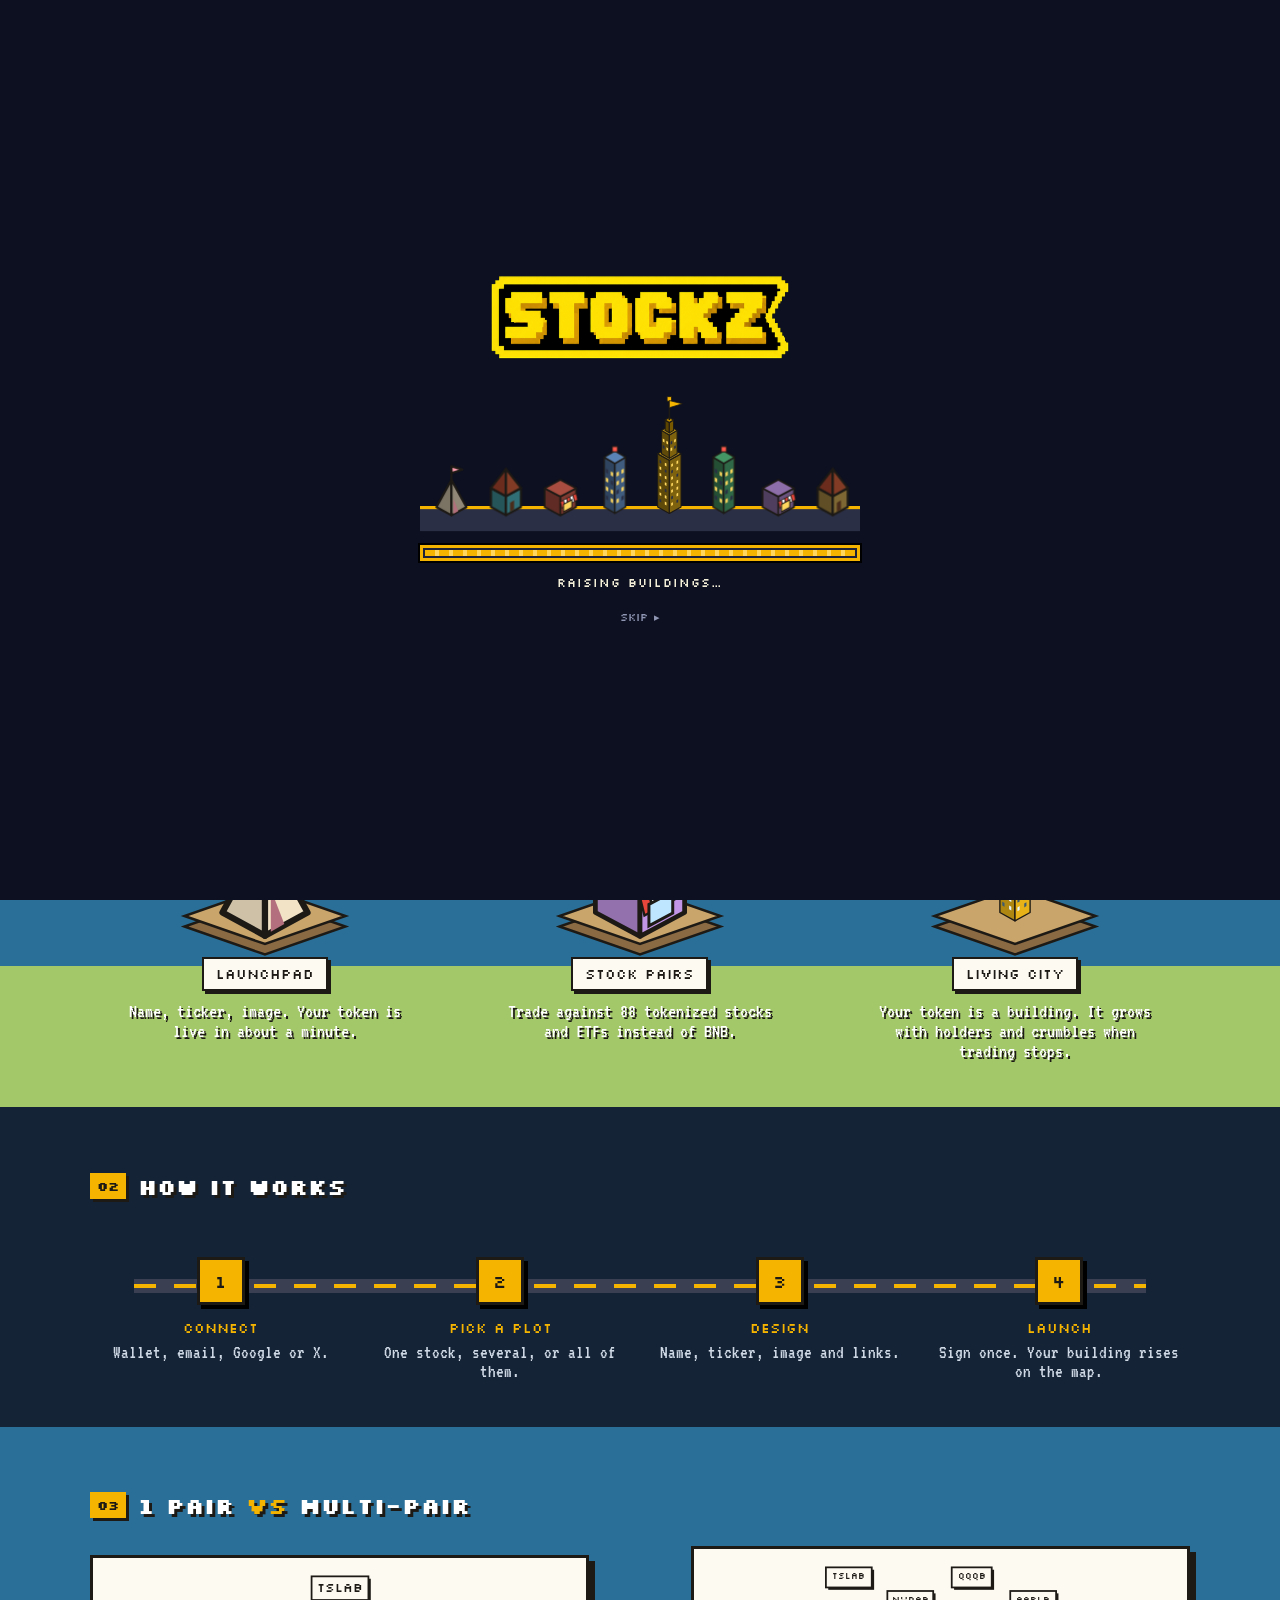
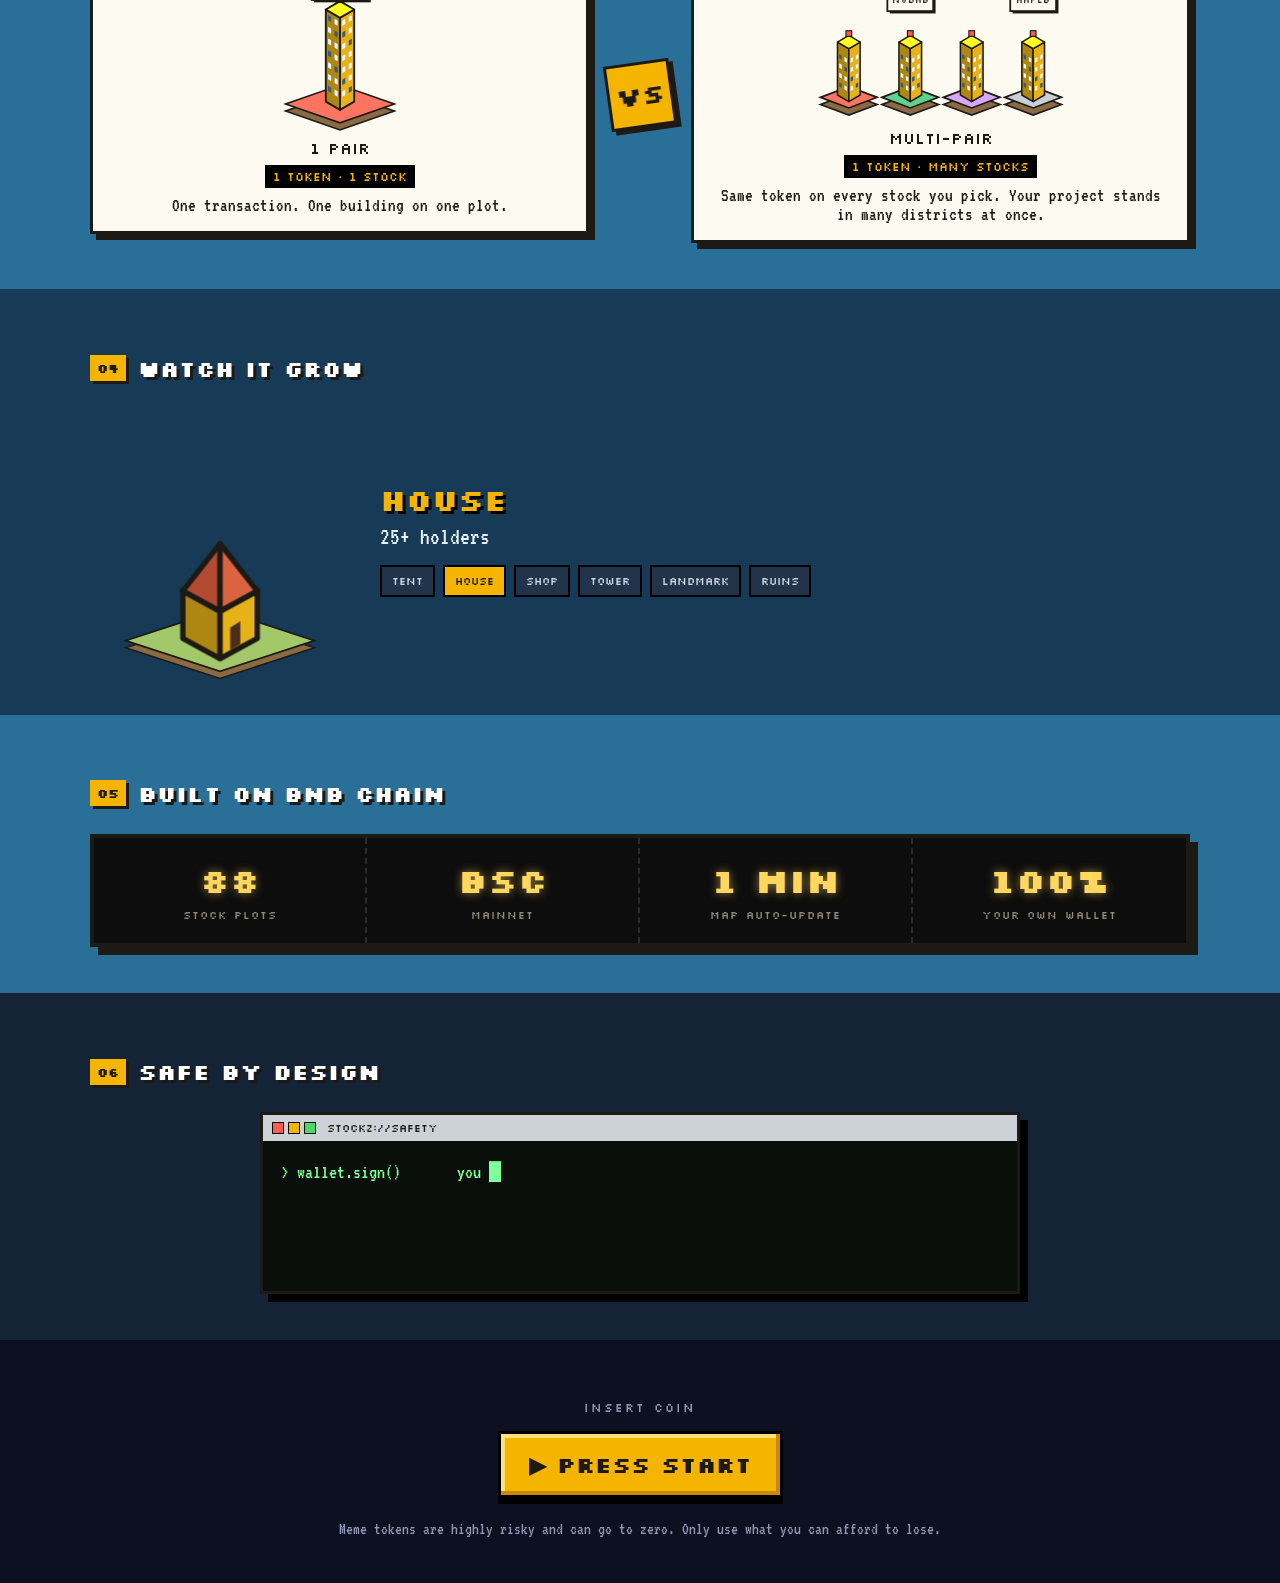
==== index.html @ 7c24805c "Add files via upload" ====
<!doctype html>
<html lang="en"><head>
<meta charset="utf-8">
<meta name="viewport" content="width=device-width,initial-scale=1">
<title>Stockz</title>
<meta name="description" content="Stockz is a launchpad on BNB Chain. Launch a meme token, pair it with a real tokenized stock, and watch it grow into a building on a living pixel city map.">
<link rel="icon" href="favicon.png" type="image/png">
<link rel="stylesheet" href="style.css?v=202610041520">
</head><body class="lp">

<!-- intro: the city builds itself -->
<div id="intro" aria-hidden="true" hidden>
  <div class="in-wrap">
    <img class="in-logo" src="logo.png" alt="">
    <svg id="inCity" viewBox="0 0 420 150" width="420" height="150"></svg>
    <div class="in-bar"><i id="inFill"></i></div>
    <div class="in-txt" id="inTxt">ZONING 88 STOCK PLOTS…</div>
    <button type="button" class="in-skip" id="inSkip">SKIP ▸</button>
  </div>
</div>

<header class="top bev lp-top">
  <div class="brandrow"><a class="logo" href="/" aria-label="Stockz home"><img src="logo.png" alt="Stockz" height="46"></a><a class="xlink" href="https://x.com/stockzlat" target="_blank" rel="noopener noreferrer" aria-label="Stockz on X"><svg viewBox="0 0 24 24" width="20" height="20" aria-hidden="true"><path fill="currentColor" d="M18.244 2.25h3.308l-7.227 8.26 8.502 11.24H16.17l-5.214-6.817L4.99 21.75H1.68l7.73-8.835L1.254 2.25H8.08l4.713 6.231zm-1.161 17.52h1.833L7.084 4.126H5.117z"/></svg></a></div>
  <a class="btn go lapp" href="/app">Launch App</a>
</header>

<!-- hero -->
<section class="lp-hero">
  <div class="lp-hero-txt">
    <p class="lp-kicker">▸ A LAUNCHPAD ON BNB CHAIN</p>
    <h1>Launch a meme token.<br>Pair it with a <span class="swap">real stock.</span><br>Watch it become a building.</h1>
    <p class="lp-sub">Every token is paired with a tokenized stock and stands on its plot in a living pixel city.</p>
    <a class="bigbtn" href="#how"><i>▼</i> How it works</a>
  </div>
  <div class="lp-stage">
    <svg id="heroCity" viewBox="0 0 560 360" role="img" aria-label="A pixel city where tokens grow into buildings"></svg>
  </div>
</section>

<!-- LED ticker tape -->
<div class="lp-tape" aria-hidden="true"><div class="lp-tape-in" id="tape"></div></div>

<!-- what -->
<section class="lp-sec lp-ground" id="what">
  <h2 class="lp-h"><span>01</span> What is Stockz?</h2>
  <div class="lp-plots">
    <div class="lp-plot reveal"><svg class="plotsvg" data-st="t" viewBox="0 0 120 110"></svg><h3>Launchpad</h3><p>Name, ticker, image. Your token is live in about a minute.</p></div>
    <div class="lp-plot reveal"><svg class="plotsvg" data-st="S" viewBox="0 0 120 110"></svg><h3>Stock pairs</h3><p>Trade against 88 tokenized stocks and ETFs instead of BNB.</p></div>
    <div class="lp-plot reveal"><svg class="plotsvg" data-st="L" viewBox="0 0 120 110"></svg><h3>Living city</h3><p>Your token is a building. It grows with holders and crumbles when trading stops.</p></div>
  </div>
</section>

<!-- how: road with signposts -->
<section class="lp-sec lp-night" id="how">
  <h2 class="lp-h"><span>02</span> How it works</h2>
  <div class="lp-road">
    <div class="lp-stop reveal"><b>1</b><h3>Connect</h3><p>Wallet, email, Google or X.</p></div>
    <div class="lp-stop reveal"><b>2</b><h3>Pick a plot</h3><p>One stock, several, or all of them.</p></div>
    <div class="lp-stop reveal"><b>3</b><h3>Design</h3><p>Name, ticker, image and links.</p></div>
    <div class="lp-stop reveal"><b>4</b><h3>Launch</h3><p>Sign once. Your building rises on the map.</p></div>
  </div>
</section>

<!-- versus -->
<section class="lp-sec lp-vs-sec">
  <h2 class="lp-h"><span>03</span> 1 Pair <em>vs</em> Multi-pair</h2>
  <div class="lp-vs">
    <div class="lp-side reveal"><svg id="vsOne" viewBox="0 0 220 130"></svg><h3>1 Pair</h3><p class="tag">1 token · 1 stock</p><p>One transaction. One building on one plot.</p></div>
    <div class="lp-vsbadge">VS</div>
    <div class="lp-side reveal"><svg id="vsMany" viewBox="0 0 220 130"></svg><h3>Multi-pair</h3><p class="tag">1 token · many stocks</p><p>Same token on every stock you pick. Your project stands in many districts at once.</p></div>
  </div>
</section>

<!-- evolution -->
<section class="lp-sec lp-grow">
  <h2 class="lp-h"><span>04</span> Watch it grow</h2>
  <div class="lp-evo reveal">
    <svg id="evoBig" viewBox="0 0 220 220"></svg>
    <div class="lp-evo-info"><div class="lp-evo-name" id="evoName">TENT</div><div class="lp-evo-rule" id="evoRule">Just launched</div>
      <ol class="lp-evo-steps" id="evoSteps"><li>Tent</li><li>House</li><li>Shop</li><li>Tower</li><li>Landmark</li><li>Ruins</li></ol></div>
  </div>
</section>

<!-- stats board -->
<section class="lp-sec lp-boardsec">
  <h2 class="lp-h"><span>05</span> Built on BNB Chain</h2>
  <div class="lp-board reveal">
    <div><b>88</b><span>stock plots</span></div>
    <div><b>BSC</b><span>mainnet</span></div>
    <div><b>1 MIN</b><span>map auto-update</span></div>
    <div><b>100%</b><span>your own wallet</span></div>
  </div>
</section>

<!-- safety terminal -->
<section class="lp-sec lp-term-sec">
  <h2 class="lp-h"><span>06</span> Safe by design</h2>
  <div class="lp-term reveal" id="term">
    <div class="lp-term-bar"><i></i><i></i><i></i> stockz://safety</div>
    <pre id="termOut"></pre>
  </div>
</section>

<!-- final -->
<section class="lp-final">
  <div class="lp-coin">INSERT COIN</div>
  <a class="lp-start" href="/app">▶ PRESS START</a>
  <p class="risk">Meme tokens are highly risky and can go to zero. Only use what you can afford to lose.</p>
</section>

<script src="config.js?v=202610041520"></script><script src="stocks.js?v=202610041520"></script><script src="sprites.js?v=202610041520"></script><script src="landing.js?v=202610041520"></script>
</body></html>
---- style.css ----
@font-face{font-family:Silk;src:url(fonts/Silkscreen-Regular.ttf)}
@font-face{font-family:Silk;font-weight:700;src:url(fonts/Silkscreen-Bold.ttf)}
@font-face{font-family:V;src:url(fonts/VT323-Regular.ttf)}
:root{--sea:#2a6f97;--ink:#1d1a16;--panel:#cdd2d8;--hi:#f7f8fa;--lo:#6a717b;--bar:#16506b;--gold:#f4b400;--buy:#2e9e4f}
*{box-sizing:border-box}
html,body{height:100%}
body{margin:0;background:var(--sea);font-family:V,monospace;font-feature-settings:'liga' 0,'calt' 0,'clig' 0;font-variant-ligatures:none;color:var(--ink);font-size:21px;display:flex;flex-direction:column;min-height:100vh}
a{color:#0b4f78}
.bev{background:var(--panel);border:3px solid;border-color:var(--hi) var(--lo) var(--lo) var(--hi);box-shadow:0 0 0 2px var(--ink)}
.top{display:flex;align-items:center;gap:16px;padding:8px 14px;margin:2px 4px 6px;flex-wrap:wrap}
.logo{font:700 28px Silk;letter-spacing:1px;color:var(--ink);display:flex;align-items:center;gap:10px;text-decoration:none}
.mark{width:34px;height:34px;box-shadow:0 0 0 2px var(--ink)}
.menu{display:flex;gap:20px;font-size:23px;margin-left:8px}.menu u{text-decoration:none;border-bottom:3px solid var(--ink)}.menu a{color:var(--ink);text-decoration:none}
.clocks{margin-left:auto;display:flex;gap:10px;flex-wrap:wrap}
.clock{display:flex;align-items:center;gap:8px;padding:4px 10px;background:#e9ecef;border:2px solid;border-color:var(--lo) var(--hi) var(--hi) var(--lo);font-size:20px}
.led{width:10px;height:10px;box-shadow:0 0 0 2px var(--ink)}
.btn{padding:7px 16px;font:700 18px V,monospace;font-feature-settings:'liga' 0;background:var(--panel);border:3px solid;border-color:var(--hi) var(--lo) var(--lo) var(--hi);box-shadow:0 0 0 2px var(--ink);color:var(--ink);cursor:pointer;text-decoration:none;display:inline-block}
.btn:active{border-color:var(--lo) var(--hi) var(--hi) var(--lo)}
.btn.go{background:var(--gold)}.btn.buy{background:var(--buy);color:#fff}
.chip{font-size:17px;padding:3px 8px;background:#e9ecef;box-shadow:0 0 0 2px var(--ink)}.chip.g{background:var(--gold)}.chip.r{background:#ff8a80}.chip.ok{background:#8be0a4}
.banner{margin:0 6px 6px;padding:8px 12px;background:#fff0c9;border:3px solid var(--ink);font-size:20px}
.stage{position:relative;flex:none;height:max(640px,calc(100vh - 130px));margin:0 4px}
.viewport{position:absolute;inset:0;overflow:auto;cursor:grab;background:var(--sea);scrollbar-width:thin}
.viewport.drag{cursor:grabbing}
svg#map{display:block}
svg#map text{font-feature-settings:'liga' 0,'calt' 0,'clig' 0}
.zoom{position:absolute;left:12px;top:12px;z-index:2;display:flex;flex-direction:column;gap:10px}.zoom .btn{width:42px;padding:2px 0;font-size:24px;text-align:center}
.panels{position:absolute;right:12px;top:10px;width:350px;max-height:calc(100% - 20px);overflow:auto;display:flex;flex-direction:column;gap:12px;scrollbar-width:none}
.win .tb{background:var(--bar);color:#fff;font:15px Silk;padding:7px 10px}
.win .body{padding:9px 12px;font-size:20px}
.feed .row{display:flex;gap:10px;align-items:flex-start;padding:6px 0;border-bottom:2px dotted #9aa1aa;line-height:1.25}
.feed .row:last-child{border-bottom:none}
.feed .t small,.sub{display:block;color:#4a515a;font-size:17px}
.ico{width:24px;font-size:18px;text-align:center}
.wx{display:grid;grid-template-columns:30px 1fr auto;gap:4px 8px;align-items:center}
.sel .head,.tv-panel .head{display:flex;gap:12px;align-items:center}
.sel .av,.tv-panel .av{width:50px;height:50px;background:#ffc61a;box-shadow:inset -6px -6px 0 #c98a00,0 0 0 2px var(--ink);display:grid;place-items:center;font:700 16px Silk;color:#000}
.sel .nm,.tv-panel .nm{font:19px Silk}
.chips{display:flex;gap:6px;flex-wrap:wrap;margin:8px 0}
.stats{display:grid;grid-template-columns:1fr 1fr;gap:8px;background:#e9ecef;border:2px solid;border-color:var(--lo) var(--hi) var(--hi) var(--lo);padding:8px 10px;font-size:17px;color:#4a515a}
.stats b{display:block;font-size:21px;color:var(--ink);word-break:break-all}
.acts{display:flex;gap:10px;margin-top:10px}.acts .btn{flex:1;text-align:center;font-size:20px;padding:7px 4px}
.tools{display:flex;align-items:stretch;margin:8px 6px 8px;overflow-x:auto}
.tools .lbl{writing-mode:vertical-rl;transform:rotate(180deg);background:var(--bar);color:#fff;font:14px Silk;padding:10px 6px;text-align:center;flex:none}
.tool{flex:1 0 150px;padding:6px 10px 8px;display:flex;flex-direction:column;align-items:center;gap:1px;border-left:2px solid var(--lo)}
.tool svg{display:block}.tool b{font:16px Silk}.tool span{font-size:17px;color:#4a515a;text-align:center}
.how{margin:6px 6px 10px}.how .tb{background:var(--bar);color:#fff;font:15px Silk;padding:7px 10px}.how .body{padding:10px 14px;max-width:900px}.how p{margin:0 0 9px}
.note{padding:4px 12px 14px;font-size:18px;color:#e4f0f7;text-align:center}
@media(max-width:900px){
  .stage{height:auto;display:flex;flex-direction:column}
  .viewport{position:relative;height:62vh}
  .panels{position:static;width:auto;max-height:none;margin:10px 4px}
  .menu{display:none}.clocks{margin-left:0}
}

@media(max-width:900px){.top{gap:8px;padding:6px 10px}.logo{font-size:22px}.clock{font-size:17px;padding:2px 6px}.clocks{gap:6px}.btn{font-size:20px;padding:5px 12px}}

#find{width:100%;font:22px V,monospace;padding:6px 8px;border:3px solid;border-color:var(--lo) var(--hi) var(--hi) var(--lo);background:#fff;color:var(--ink);margin-bottom:4px}

.tabs{display:flex;gap:6px;margin-bottom:8px}.tab{flex:1;font-size:18px;padding:5px 4px;text-align:center}.tab.on{background:var(--gold)}
.pick{display:grid;gap:4px;max-height:190px;overflow:auto;margin:6px 0;font-size:19px}.pick label{display:flex;gap:8px;align-items:center}
.mnote{font-size:17px;color:#4a515a;margin:6px 0}.btn[disabled]{opacity:.5;cursor:not-allowed}

.logo img{display:block;height:46px;width:auto;image-rendering:auto}
.xlink{display:grid;place-items:center;width:40px;height:40px;background:#000;color:#fff;border:3px solid;border-color:var(--hi) var(--lo) var(--lo) var(--hi);box-shadow:0 0 0 2px var(--ink)}
.xlink:hover{color:var(--gold)}
.note a{color:#ffd34d}
@media(max-width:900px){.logo img{height:38px}}

.modal{position:fixed;inset:0;background:#0009;z-index:50;display:grid;place-items:center;padding:12px}
.modal[hidden]{display:none}
.lm{width:min(560px,100%);max-height:calc(100vh - 24px);overflow:auto}
.lmtb{display:flex;align-items:center;justify-content:space-between}
.lmx{background:var(--panel);border:2px solid;border-color:var(--hi) var(--lo) var(--lo) var(--hi);font:20px V,monospace;width:30px;height:26px;line-height:18px;cursor:pointer}
#lmForm label{display:block;font-size:18px;margin:6px 0}
#lmForm input:not([type=checkbox]),#lmForm select,#lmForm textarea{display:block;width:100%;font:20px V,monospace;padding:5px 8px;margin-top:2px;border:3px solid;border-color:var(--lo) var(--hi) var(--hi) var(--lo);background:#fff;color:var(--ink)}
#lmForm input[type=file]{font-size:16px;padding:4px}
.lmgrid{display:grid;grid-template-columns:2fr 1fr;gap:10px}.lmgrid3{display:grid;grid-template-columns:1fr 1fr 1fr;gap:8px}
#lmForm label.chk{display:flex;gap:8px;align-items:center;margin:2px 0}
.lmlog{margin:8px 0 0;padding-left:22px;font-size:18px;max-height:180px;overflow:auto}.lmlog li{margin:2px 0;word-break:break-word}
.btn:disabled{opacity:.55;cursor:wait}
@media(max-width:600px){.lmgrid,.lmgrid3{grid-template-columns:1fr}}

/* header / footer */
#connect.on{background:#8be0a4}
.foot{display:flex;align-items:center;justify-content:center;gap:14px;padding:10px 12px 16px}
.chainbadge{display:inline-flex;align-items:center;gap:8px;background:#000;color:#f3ba2f;font:14px Silk;padding:8px 12px;border:3px solid;border-color:var(--hi) var(--lo) var(--lo) var(--hi);box-shadow:0 0 0 2px var(--ink)}
.chainbadge i{width:12px;height:12px;background:#f3ba2f;transform:rotate(45deg);display:inline-block}
/* launch panel */
.mcards{display:grid;grid-template-columns:1fr 1fr;gap:8px;margin-bottom:10px}
.mcard{display:flex;flex-direction:column;align-items:center;gap:2px;padding:8px 4px;background:#e9ecef;border:3px solid;border-color:var(--hi) var(--lo) var(--lo) var(--hi);box-shadow:0 0 0 2px var(--ink);cursor:pointer;font-family:V,monospace;color:var(--ink)}
.mcard b{font:15px Silk}.mcard small{font-size:16px;color:#4a515a}
.mcard.on{background:var(--gold);border-color:var(--lo) var(--hi) var(--hi) var(--lo)}
.mcard.on small{color:#3a2a00}
.pickrow{display:flex;align-items:center;justify-content:space-between;margin:2px 0 10px;font-size:19px}
.stockchip{font:15px Silk;background:#000;color:var(--gold);padding:6px 10px;box-shadow:0 0 0 2px var(--ink)}
.stockchip.empty{background:#e9ecef;color:#6a717b}
.bigbtn{display:flex;width:100%;align-items:center;justify-content:center;gap:10px;font:16px Silk;letter-spacing:.5px;color:#1d1a16;background:var(--gold);border:3px solid var(--ink);padding:12px 10px;cursor:pointer;box-shadow:inset -4px -4px 0 #c98a00,inset 4px 4px 0 #ffe27a,0 5px 0 var(--ink);transition:transform .05s,box-shadow .05s;margin-top:6px}
.bigbtn i{font-style:normal;font-size:14px}
.bigbtn:hover{filter:brightness(1.05)}
.bigbtn:active{transform:translateY(4px);box-shadow:inset -4px -4px 0 #c98a00,inset 4px 4px 0 #ffe27a,0 1px 0 var(--ink)}
.bigbtn:disabled{background:#cdd2d8;box-shadow:inset -4px -4px 0 #9aa1aa,inset 4px 4px 0 #f7f8fa,0 5px 0 var(--ink);color:#6a717b;cursor:not-allowed;transform:none}
.allrow{display:flex;gap:8px;align-items:center;font-size:19px;margin-bottom:4px}.allrow b{margin-left:auto;font:13px Silk;background:#000;color:var(--gold);padding:3px 6px}
/* landing */
body.landing{display:block;background:var(--sea)}
.lnav{display:flex;gap:20px;font-size:22px;margin-left:12px}.lnav a{color:var(--ink);text-decoration:none}.lnav a:hover{text-decoration:underline}
.lapp{margin-left:auto}
.land{max-width:1180px;margin:0 auto;padding:0 16px 24px}
.hero{display:grid;grid-template-columns:1fr 1.15fr;gap:28px;align-items:center;padding:30px 0 20px}
.hero h1{font:700 clamp(24px,3.2vw,40px)/1.25 Silk;color:#fff;margin:0 0 16px;text-shadow:3px 3px 0 var(--ink)}
.hero h1 span{color:var(--gold)}
.hero p{font-size:24px;color:#eaf4fa;margin:0 0 18px;line-height:1.35}
.cta{display:flex;gap:12px;align-items:center;flex-wrap:wrap}.cta .bigbtn{width:auto;padding:14px 22px;margin:0;text-decoration:none}
.hero-img{width:100%;height:auto;display:block}
.lsec{padding:26px 0 6px}.lsec h2,.final h2{font:700 24px Silk;color:#fff;text-shadow:3px 3px 0 var(--ink);margin:0 0 14px}
.card{padding:14px 16px}.card h3{font:15px Silk;margin:0 0 6px}.card p{margin:0;font-size:20px;line-height:1.3}.card .ic{font-size:28px;margin-bottom:4px}
.cards3{display:grid;grid-template-columns:repeat(3,1fr);gap:14px}.cards2{display:grid;grid-template-columns:1fr 1fr;gap:14px}.facts{display:grid;grid-template-columns:repeat(4,1fr);gap:14px}
.card .tag{display:inline-block;font:13px Silk;background:#000;color:var(--gold);padding:4px 8px;margin:0 0 8px}
.steps{list-style:none;padding:0;margin:0;display:grid;grid-template-columns:repeat(4,1fr);gap:14px}
.steps b{display:inline-grid;place-items:center;width:34px;height:34px;background:var(--gold);font:16px Silk;box-shadow:0 0 0 2px var(--ink);margin-bottom:8px}
.tiers{width:100%;height:auto;display:block}
.lead{font-size:22px;color:#eaf4fa;margin:12px 0 0}
.final{text-align:center;padding:34px 0 10px}.final .bigbtn{width:auto;display:inline-flex;padding:16px 28px;text-decoration:none}
.risk{color:#cfe3ee;font-size:18px;margin:16px 0 0}
@media(max-width:900px){.hero{grid-template-columns:1fr}.cards3,.cards2,.facts,.steps{grid-template-columns:1fr 1fr}.lnav{display:none}}
@media(max-width:560px){.cards3,.cards2,.facts,.steps{grid-template-columns:1fr}.hero p{font-size:21px}}
body>*{flex-shrink:0}
html{scroll-behavior:smooth}

.brandrow{display:flex;align-items:center;gap:18px}
.brandrow .xlink{width:38px;height:38px}
/* custom stock list */
.combo{position:relative}
.flist{list-style:none;margin:6px 0 0;padding:4px;max-height:280px;overflow:auto;background:#1d1a16;border:3px solid;border-color:var(--lo) var(--hi) var(--hi) var(--lo);scrollbar-width:thin;scrollbar-color:var(--gold) #1d1a16}
.flist li{display:grid;grid-template-columns:18px 78px 1fr auto;align-items:center;gap:8px;padding:6px 8px;color:#f3ead0;cursor:pointer;border-bottom:1px dashed #3a3530}
.flist li:last-child{border-bottom:0}
.flist li b{font:13px Silk;color:#fff;letter-spacing:.5px}
.flist li small{font-size:17px;color:#cfc6a8;white-space:nowrap;overflow:hidden;text-overflow:ellipsis}
.flist li em{font-style:normal;font-size:15px;color:#8f8a7a;white-space:nowrap}
.flist li .sw{width:14px;height:14px;box-shadow:0 0 0 2px #000,inset -3px -3px 0 rgba(0,0,0,.25)}
.flist li.hi,.flist li:hover{background:var(--gold);color:#1d1a16}
.flist li.hi b,.flist li:hover b{color:#1d1a16}.flist li.hi small,.flist li:hover small{color:#3a2a00}.flist li.hi em,.flist li:hover em{color:#5a4500}
.flist li.none{display:block;color:#8f8a7a;cursor:default}

.cs{display:none}
/* ---------- phones ---------- */
@media(max-width:600px){
  body{font-size:17px}
  .top{flex-wrap:wrap;gap:6px 8px;padding:6px 8px;margin:2px 2px 4px}
  .logo img{height:28px}
  .brandrow{gap:8px}.brandrow .xlink{width:30px;height:30px}.brandrow .xlink svg{width:14px;height:14px}
  #connect,.lapp{order:2;margin-left:auto;font-size:15px;padding:4px 9px;white-space:nowrap}
  .clocks{order:3;width:100%;margin-left:0;gap:6px;flex-wrap:nowrap}
  .clock{font-size:14px;padding:1px 6px;gap:5px;flex:1;justify-content:center;white-space:nowrap}
  .clock .led{width:8px;height:8px}
  .cn,.co{display:none}.cs{display:inline}
  .viewport{height:56vh}
  .zoom{left:8px;top:8px;gap:6px}.zoom .btn{width:32px;font-size:18px;padding:0}
  .panels{margin:8px 2px;gap:8px}
  .win .tb{font-size:12px;padding:5px 8px}
  .win .body{font-size:16px;padding:7px 9px}
  .mcards{gap:6px;margin-bottom:8px}.mcard{padding:6px 4px}.mcard svg{width:24px;height:24px}
  .mcard b{font-size:11px}.mcard small{font-size:13px}
  .pickrow{font-size:16px;margin:0 0 6px}.stockchip{font-size:11px;padding:4px 8px}
  .bigbtn{font-size:12px;padding:9px 8px;box-shadow:inset -3px -3px 0 #c98a00,inset 3px 3px 0 #ffe27a,0 4px 0 var(--ink)}
  .allrow{font-size:16px}.pick{font-size:16px;max-height:150px}
  #find{font-size:17px;padding:4px 7px}
  .flist{max-height:220px}.flist li{grid-template-columns:12px 62px 1fr;gap:6px;padding:5px 6px}
  .flist li b{font-size:10px}.flist li small{font-size:14px}.flist li em{display:none}.flist li .sw{width:10px;height:10px}
  .feed .row{padding:4px 0}.feed .t small,.sub{font-size:13px}.ico{width:18px;font-size:14px}
  .wx{font-size:15px}
  .stats{font-size:13px;gap:5px;padding:6px 8px}.stats b{font-size:16px}
  .sel .av{width:38px;height:38px;font-size:12px}.sel .nm{font-size:14px}
  .chip{font-size:13px}
  .tools{margin:6px 2px}.tools .lbl{font-size:10px;padding:6px 3px}
  .tool{flex:0 0 96px;padding:3px 4px 5px}.tool svg{transform:scale(.7);transform-origin:center bottom;margin-top:-18px}
  .tool b{font-size:10px}.tool span{font-size:12px}
  .lm .tb{font-size:12px}#lmForm label{font-size:15px;margin:4px 0}
  #lmForm input:not([type=checkbox]),#lmForm select,#lmForm textarea{font-size:17px;padding:4px 7px}
  .lmlog{font-size:15px}.mnote{font-size:14px}
  /* landing */
  .hero{padding:16px 0 10px;gap:16px}.hero h1{font-size:20px;line-height:1.3}.hero p{font-size:17px}
  .lsec{padding:16px 0 4px}.lsec h2,.final h2{font-size:16px;margin-bottom:10px}
  .card{padding:10px 12px}.card h3{font-size:12px}.card p{font-size:16px}.card .ic{font-size:22px}
  .steps b{width:26px;height:26px;font-size:12px}.lead{font-size:16px}.risk{font-size:14px}
  .cta .bigbtn,.final .bigbtn{padding:11px 16px}
}

/* smaller X button */
.brandrow .xlink{width:30px;height:30px;border-width:2px}.brandrow .xlink svg{width:15px;height:15px}
@media(max-width:600px){.brandrow .xlink{width:24px;height:24px}.brandrow .xlink svg{width:12px;height:12px}}
/* ================= landing v2 ================= */
body.lp{display:block;background:#2a6f97;overflow-x:hidden}
body.lock{overflow:hidden}
#intro{position:fixed;inset:0;z-index:100;background:#0d1020;display:grid;place-items:center;transition:opacity .55s,transform .55s}
#intro.out{opacity:0;transform:scale(1.04);pointer-events:none}
.in-wrap{display:flex;flex-direction:column;align-items:center;gap:14px;width:min(440px,92vw)}
.in-logo{width:min(300px,70vw);height:auto;animation:inpop .5s steps(5) both}
#inCity{width:100%;height:auto;overflow:visible}
.in-bar{width:100%;height:16px;background:#1d2238;border:3px solid #f4b400;box-shadow:0 0 0 2px #000;padding:2px}
.in-bar i{display:block;height:100%;width:0;background:repeating-linear-gradient(90deg,#f4b400 0 10px,#ffd75e 10px 14px);transition:width 2.6s steps(26)}
.in-txt{font:12px Silk;color:#f4efd8;letter-spacing:1px;min-height:16px}
.in-skip{background:none;border:0;color:#8f96b3;font:11px Silk;cursor:pointer;margin-top:4px}
.in-skip:hover{color:#f4b400}
@keyframes inpop{from{transform:scale(.6);opacity:0}to{transform:scale(1);opacity:1}}
.rise{transform-box:fill-box;transform-origin:center bottom;animation:rise .55s steps(6) both}
@keyframes rise{from{transform:translateY(40px) scaleY(.1);opacity:0}to{transform:none;opacity:1}}
.twinkle{animation:tw 2.4s steps(2) infinite}@keyframes tw{50%{opacity:.15}}
.fw{transform-box:fill-box;transform-origin:center;animation:fwp 1.4s ease-out forwards}
@keyframes fwp{0%{transform:scale(.2);opacity:0}25%{opacity:1}100%{transform:scale(1.25);opacity:0}}
.pop{transform-box:fill-box;transform-origin:center bottom;animation:rise .45s steps(5) both}

.lp-top{position:sticky;top:0;z-index:20;margin:0 0 0}
.lp-hero{max-width:1200px;margin:0 auto;padding:34px 18px 26px;display:grid;grid-template-columns:1fr 1.1fr;gap:26px;align-items:center}
.lp-kicker{font:12px Silk;color:#f4b400;letter-spacing:1px;margin:0 0 12px}
.lp-hero h1{font:700 clamp(24px,3vw,40px)/1.3 Silk;color:#fff;margin:0 0 14px;text-shadow:3px 3px 0 #1d1a16}
.swap{display:inline-block;background:#f4b400;color:#1d1a16;padding:0 10px;text-shadow:none;box-shadow:4px 4px 0 #1d1a16}
.swap.flip{animation:flip .35s steps(4)}@keyframes flip{from{transform:rotateX(90deg)}to{transform:none}}
.lp-sub{font-size:22px;color:#e6f2f9;margin:0 0 20px;max-width:520px}
.lp-hero .bigbtn{width:auto;display:inline-flex;padding:13px 22px;text-decoration:none}
.lp-stage{border:4px solid #1d1a16;box-shadow:8px 8px 0 #1d1a16;background:#173a57}
#heroCity{display:block;width:100%;height:auto}

.lp-tape{background:#0d0d0d;border-top:3px solid #f4b400;border-bottom:3px solid #f4b400;overflow:hidden;white-space:nowrap}
.lp-tape-in{display:inline-block;padding:9px 0;animation:tape 60s linear infinite}
.lp-tape span{display:inline-flex;align-items:center;gap:8px;margin:0 18px;font:13px Silk;color:#ffd75e;letter-spacing:1px}
.lp-tape span i{width:9px;height:9px;box-shadow:0 0 0 2px #000}
@keyframes tape{to{transform:translateX(-50%)}}

.lp-sec{padding:46px 18px}
.lp-sec>*{max-width:1100px;margin-left:auto;margin-right:auto}
.lp-h{font:700 22px Silk;color:#fff;text-shadow:3px 3px 0 #1d1a16;margin-bottom:26px;display:flex;align-items:center;gap:12px}
.lp-h span{font-size:13px;background:#f4b400;color:#1d1a16;text-shadow:none;padding:5px 7px;box-shadow:3px 3px 0 #1d1a16}
.lp-h em{font-style:normal;color:#f4b400}

.lp-ground{background:linear-gradient(#2a6f97 0 70%,#a3c86a 70% 100%)}
.lp-plots{display:grid;grid-template-columns:repeat(3,1fr);gap:24px}
.lp-plot{text-align:center}
.lp-plot svg{width:210px;height:auto;display:block;margin:0 auto 10px;overflow:visible}
.lp-plot h3{display:inline-block;font:14px Silk;background:#fdfaf2;color:#1d1a16;padding:6px 12px;border:2px solid #1d1a16;box-shadow:3px 3px 0 #1d1a16;margin:0 0 10px}
.lp-plot p{font-size:20px;color:#fff;margin:0 auto;max-width:280px;text-shadow:2px 2px 0 #1d1a16}

.lp-night{background:#152336;position:relative}
.lp-road{position:relative;display:grid;grid-template-columns:repeat(4,1fr);gap:18px;padding-top:30px}
.lp-road:before{content:"";position:absolute;left:4%;right:4%;top:52px;height:14px;background:repeating-linear-gradient(90deg,#f4b400 0 22px,transparent 22px 40px),#3b3f52;background-size:auto 4px,auto;background-repeat:repeat-x;background-position:0 5px,0 0}
.lp-stop{position:relative;text-align:center}
.lp-stop b{position:relative;z-index:1;display:inline-grid;place-items:center;width:48px;height:48px;background:#f4b400;font:18px Silk;color:#1d1a16;border:3px solid #1d1a16;box-shadow:4px 4px 0 #000}
.lp-stop h3{font:14px Silk;color:#f4b400;margin:14px 0 6px}
.lp-stop p{font-size:19px;color:#cfd9e6;margin:0}

.lp-vs-sec{background:#2a6f97}
.lp-vs{display:grid;grid-template-columns:1fr auto 1fr;gap:18px;align-items:center}
.lp-side{background:#fdfaf2;border:3px solid #1d1a16;box-shadow:6px 6px 0 #1d1a16;padding:16px;text-align:center}
.lp-side svg{width:100%;max-width:260px;height:auto;overflow:visible}
.lp-side h3{font:16px Silk;margin:6px 0}
.lp-side .tag{display:inline-block;font:12px Silk;background:#000;color:#f4b400;padding:4px 8px;margin:0 0 8px}
.lp-side p{margin:0;font-size:19px}
.lp-vsbadge{font:700 26px Silk;color:#1d1a16;background:#f4b400;width:66px;height:66px;display:grid;place-items:center;border:3px solid #1d1a16;box-shadow:4px 4px 0 #1d1a16;transform:rotate(-8deg)}

.lp-grow{background:#173a57}
.lp-evo{display:grid;grid-template-columns:260px 1fr;gap:30px;align-items:center}
#evoBig{width:100%;height:auto;overflow:visible}
.lp-evo-name{font:700 30px Silk;color:#f4b400;text-shadow:3px 3px 0 #000}
.lp-evo-rule{font-size:24px;color:#e6f2f9;margin:6px 0 16px}
.lp-evo-steps{list-style:none;padding:0;margin:0;display:flex;flex-wrap:wrap;gap:8px}
.lp-evo-steps li{font:11px Silk;color:#cfd9e6;background:#22344a;padding:7px 10px;border:2px solid #000;cursor:pointer}
.lp-evo-steps li.on{background:#f4b400;color:#1d1a16}

.lp-boardsec{background:#2a6f97}
.lp-board{display:grid;grid-template-columns:repeat(4,1fr);background:#0d0d0d;border:4px solid #1d1a16;box-shadow:8px 8px 0 #1d1a16}
.lp-board div{padding:20px 12px;text-align:center;border-right:2px dashed #2b2b2b}.lp-board div:last-child{border-right:0}
.lp-board b{display:block;font:700 34px Silk;color:#ffd75e;text-shadow:0 0 10px rgba(255,215,94,.55)}
.lp-board span{font:11px Silk;color:#8f8a7a;letter-spacing:1px}

.lp-term-sec{background:#152336}
.lp-term{background:#0b0f0b;border:3px solid #1d1a16;box-shadow:8px 8px 0 #000;max-width:760px}
.lp-term-bar{background:#cdd2d8;color:#1d1a16;font:11px Silk;padding:6px 10px;display:flex;align-items:center;gap:6px}
.lp-term-bar i{width:10px;height:10px;background:#ff5a4e;box-shadow:0 0 0 1px #000}.lp-term-bar i:nth-child(2){background:#f4b400}.lp-term-bar i:nth-child(3){background:#4cd964;margin-right:6px}
.lp-term pre{margin:0;padding:16px 18px;min-height:150px;color:#7dff9a;font:20px/1.5 V,monospace;white-space:pre-wrap;word-break:break-word}

.lp-final{background:#0d1020;text-align:center;padding:60px 18px 46px}
.lp-coin{font:12px Silk;color:#8f96b3;letter-spacing:2px;margin-bottom:16px}
.lp-start{display:inline-block;font:700 22px Silk;color:#1d1a16;background:#f4b400;padding:16px 28px;border:3px solid #000;box-shadow:inset -4px -4px 0 #c98a00,inset 4px 4px 0 #ffe27a,0 6px 0 #000;text-decoration:none;animation:blink 1.1s steps(2) infinite}
.lp-start:hover{animation:none;filter:brightness(1.08)}
@keyframes blink{50%{opacity:.55}}
.lp-final .risk{color:#8f96b3;font-size:17px;margin-top:22px}

.reveal{opacity:0;transform:translateY(18px);transition:opacity .5s,transform .5s}
.reveal.in{opacity:1;transform:none}

@media(max-width:900px){
  .lp-hero{grid-template-columns:1fr}
  .lp-plots{grid-template-columns:1fr;gap:30px}.lp-ground{background:linear-gradient(#2a6f97 0 82%,#a3c86a 82%)}
  .lp-road{grid-template-columns:1fr;gap:22px;padding-top:0}
  .lp-road:before{left:23px;right:auto;top:10px;bottom:10px;width:14px;height:auto;background:repeating-linear-gradient(180deg,#f4b400 0 18px,transparent 18px 32px),#3b3f52;background-size:4px auto,auto;background-repeat:repeat-y;background-position:5px 0,0 0}
  .lp-stop{text-align:left;display:grid;grid-template-columns:60px 1fr;column-gap:12px;align-items:start}
  .lp-stop b{grid-row:span 2}.lp-stop h3{margin:4px 0 2px}
  .lp-vs{grid-template-columns:1fr}.lp-vsbadge{margin:0 auto}
  .lp-evo{grid-template-columns:1fr;justify-items:center;text-align:center}.lp-evo-steps{justify-content:center}#evoBig{max-width:220px}
  .lp-board{grid-template-columns:1fr 1fr}.lp-board div:nth-child(2){border-right:0}.lp-board div:nth-child(-n+2){border-bottom:2px dashed #2b2b2b}
}
@media(max-width:600px){
  .lp-hero{padding:20px 14px 18px}.lp-hero h1{font-size:20px}.lp-sub{font-size:17px}
  .lp-sec{padding:34px 14px}.lp-h{font-size:16px;margin-bottom:18px}.lp-h span{font-size:10px}
  .lp-plot p,.lp-stop p,.lp-side p{font-size:17px}.lp-board b{font-size:24px}.lp-evo-name{font-size:22px}.lp-evo-rule{font-size:18px}
  .lp-term pre{font-size:16px;min-height:130px}.lp-start{font-size:16px;padding:13px 20px}
  .lp-tape span{font-size:11px;margin:0 12px}
}
@media(prefers-reduced-motion:reduce){.rise,.pop,.fw,.twinkle,.lp-tape-in,.lp-start,.swap.flip{animation:none!important}.reveal{opacity:1;transform:none}}
#intro[hidden]{display:none!important}

@media(min-width:900px){.stage{max-height:1000px}}
/* tall screens wider than 900px (phone in desktop mode, portrait tablets): map full width, panels below */
@media(min-width:900px) and (max-aspect-ratio:4/5){
  .stage{height:auto!important;max-height:none;display:flex;flex-direction:column}
  .viewport{position:relative;inset:auto;height:auto}
  .panels{position:static;width:auto;max-height:none;display:grid;grid-template-columns:1fr 1fr;align-items:start;margin:12px 4px}
}

/* toasts */
#toasts{position:fixed;right:14px;top:84px;z-index:200;display:flex;flex-direction:column;gap:8px;max-width:min(360px,calc(100vw - 28px))}
.toast{background:#1d1a16;color:#f3ead0;font:17px V,monospace;padding:10px 12px 10px 14px;border:3px solid #ff5a4e;box-shadow:4px 4px 0 #000;cursor:pointer;animation:tin .25s steps(3)}
.toast.ok{border-color:#4cd964}.toast.info{border-color:#f4b400}
.toast.bye{opacity:0;transform:translateX(20px);transition:opacity .35s,transform .35s}
@keyframes tin{from{transform:translateX(30px);opacity:0}to{transform:none;opacity:1}}
@media(max-width:600px){#toasts{top:auto;bottom:14px;right:10px;left:10px;max-width:none}}

/* tax */
.taxbox{border:2px dashed #9aa1aa;padding:8px 10px;margin:8px 0}
.taxhead{display:flex;align-items:center;justify-content:space-between;gap:8px;flex-wrap:wrap}
.taxhead>span{font:14px Silk}
.tchips{display:flex;gap:6px;flex-wrap:wrap}
.tchip{font:12px Silk;padding:6px 9px;background:#e9ecef;border:2px solid;border-color:var(--hi) var(--lo) var(--lo) var(--hi);cursor:pointer;color:var(--ink)}
.tchip.on{background:var(--gold);border-color:var(--lo) var(--hi) var(--hi) var(--lo)}
.lmgrid2{display:grid;grid-template-columns:1fr 1fr;gap:10px;margin-top:6px}
.taxsplit{display:grid;grid-template-columns:repeat(4,1fr);gap:8px}
@media(max-width:600px){.taxsplit{grid-template-columns:1fr 1fr}.tchip{font-size:10px;padding:5px 7px}}

/* trade panel */
.trade{margin-top:12px;border-top:3px solid var(--ink);padding-top:10px}
.trtabs{display:grid;grid-template-columns:1fr 1fr;border:3px solid var(--ink);margin-bottom:10px}
.trtab{font:13px Silk;padding:8px;background:#fdfaf2;border:0;cursor:pointer;color:var(--ink)}
.trtab.on{background:var(--ink);color:var(--gold)}
.trrow{display:flex;align-items:center;justify-content:space-between;gap:8px;margin:6px 0;flex-wrap:wrap}
.trlbl{font:11px Silk}.trbal{font-size:16px;color:#4a515a}
.trin{display:flex;border:3px solid var(--ink);background:#fff}
.trin input{flex:1;min-width:0;border:0;font:22px V,monospace;padding:6px 8px;outline:none}
.trin button{font:10px Silk;border:0;border-left:2px solid var(--ink);background:#e9ecef;padding:0 8px;cursor:pointer}
.trin span{display:grid;place-items:center;font:11px Silk;padding:0 10px;background:var(--gold);border-left:3px solid var(--ink)}
.trslip{display:flex;gap:4px;flex-wrap:wrap}
.trslip button{font:11px Silk;padding:5px 7px;border:2px solid var(--ink);background:#fdfaf2;cursor:pointer}
.trslip button.on{background:var(--ink);color:var(--gold)}
.trslip input{width:70px;font:16px V,monospace;border:2px solid var(--ink);padding:2px 6px}
.trinfo{display:grid;grid-template-columns:auto 1fr;gap:3px 10px;font-size:16px;margin:8px 0}
.trinfo dt{color:#4a515a}.trinfo dd{margin:0;text-align:right;word-break:break-word}
.trmsg{font-size:16px;margin-top:8px;min-height:1em;color:#b3261e}.trmsg.ok{color:#16733a}
@media(max-width:600px){.trin input{font-size:18px}.trinfo{font-size:14px}}

/* launch: stock picker tiles */
.spk{margin:8px 0 6px}
.spk-head{display:flex;justify-content:space-between;align-items:baseline;gap:8px;font-size:18px;margin-bottom:4px}
.spk-sel{font-size:18px;color:#4a515a;white-space:nowrap;overflow:hidden;text-overflow:ellipsis;max-width:65%}
.spk-sel b{font:12px Silk;color:#1d1a16;background:var(--gold);padding:2px 6px;box-shadow:2px 2px 0 #000;margin-right:4px}
.spk-sel em{font-style:normal;color:#8a8f96}
.spk-bar{display:flex;gap:6px}
#lmForm .spk-bar input{flex:1;margin:0;background:#1d1a16;color:#f3ead0;border-color:#000 #5a544a #5a544a #000}
#lmForm .spk-bar input::placeholder{color:#8f8a7a}
.spk-all{font:11px Silk;padding:0 10px;border:3px solid;border-color:var(--hi) var(--lo) var(--lo) var(--hi);background:#e9e4d6;cursor:pointer}
.spk-all.on{background:var(--gold)}
.spk-grid{display:grid;grid-template-columns:repeat(auto-fill,minmax(112px,1fr));gap:6px;max-height:232px;overflow:auto;margin-top:6px;padding:6px;background:#1d1a16;border:3px solid;border-color:var(--lo) var(--hi) var(--hi) var(--lo);scrollbar-width:thin;scrollbar-color:var(--gold) #1d1a16}
.spk-t{position:relative;display:grid;grid-template-columns:12px 1fr;grid-template-rows:auto auto;column-gap:7px;align-items:center;text-align:left;padding:6px 7px 5px;cursor:pointer;color:#f3ead0;background:#2a2621;border:2px solid #000;box-shadow:inset 0 -4px 0 color-mix(in srgb,var(--c) 55%,#000),inset 0 2px 0 rgba(255,255,255,.08);transition:transform .08s}
.spk-t i{grid-row:1/3;width:12px;height:26px;background:var(--c);box-shadow:0 0 0 2px #000,inset -3px -3px 0 rgba(0,0,0,.28)}
.spk-t b{font:11px Silk;letter-spacing:.4px;color:#fff;white-space:nowrap;overflow:hidden;text-overflow:ellipsis}
.spk-t small{font-size:15px;line-height:1;color:#b9b19a;white-space:nowrap;overflow:hidden;text-overflow:ellipsis}
.spk-t:hover{transform:translateY(-1px);background:#35302a}
.spk-t.on{background:var(--c);color:#1d1a16;box-shadow:inset 0 -4px 0 rgba(0,0,0,.3),3px 3px 0 #000;transform:translate(-1px,-1px)}
.spk-t.on b{color:#1d1a16}.spk-t.on small{color:#2b2620}
.spk-t.on i{background:#fff}
.spk-t.on::after{content:"✓";position:absolute;top:2px;right:5px;font:11px Silk;color:#1d1a16}
.spk-t[hidden]{display:none}
@media (max-width:899px){
  .spk-grid{grid-template-columns:repeat(auto-fill,minmax(92px,1fr));gap:5px;max-height:196px;padding:5px}
  .spk-t{padding:5px 6px 4px;column-gap:5px}.spk-t b{font-size:9px}.spk-t small{font-size:13px}.spk-t i{width:9px;height:22px}
  .spk-head,.spk-sel{font-size:15px}.spk-sel b{font-size:10px}
}
.spk-t{font-family:V,monospace}.spk-t small{font-family:V,monospace}

/* wallet menu */
.wmenu{position:fixed;z-index:60;width:280px;max-width:calc(100vw - 16px);padding:10px;background:#e9e4d6;font-size:18px;box-shadow:4px 4px 0 #000}
.wm-addr{display:flex;align-items:center;gap:8px;padding-bottom:8px;border-bottom:2px dashed #b8b2a2}
.wm-addr b{font:12px Silk;flex:1}
.wm-dot{width:10px;height:10px;background:#3fbf6a;box-shadow:0 0 0 2px #000}
.wm-copy{font:10px Silk;padding:3px 7px;cursor:pointer;background:#fff;border:2px solid;border-color:var(--hi) var(--lo) var(--lo) var(--hi)}
.wm-bal{display:flex;justify-content:space-between;align-items:baseline;margin:10px 0 6px;padding:8px 10px;background:#1d1a16;color:#f3ead0;border:3px solid;border-color:var(--lo) var(--hi) var(--hi) var(--lo)}
.wm-bal span{font:11px Silk;color:var(--gold)}.wm-bal b{font:16px Silk;color:#fff}
.wm-sub{font:10px Silk;letter-spacing:1px;color:#5a544a;margin:8px 0 4px}
.wm-stocks{max-height:150px;overflow:auto;display:grid;gap:3px}
.wm-row{display:grid;grid-template-columns:12px 1fr auto;gap:7px;align-items:center;padding:3px 4px;background:#fff;border:2px solid #000}
.wm-row i{width:10px;height:16px;box-shadow:0 0 0 2px #000}.wm-row span{font:10px Silk}.wm-row b{font-size:17px;font-weight:normal}
.wm-muted{color:#8a8f96;font-size:16px}
.wm-btns{display:flex;gap:6px;margin-top:10px}.wm-btns .btn{flex:1;text-align:center;font-size:15px;padding:6px 4px}
.wm-out{background:#f0a8a8}
@media (max-width:899px){.wmenu{width:250px;font-size:15px}.wm-bal b{font-size:13px}}

/* token list */
.tl-count{display:inline-block;min-width:22px;margin-left:6px;padding:0 5px;background:var(--gold);color:#1d1a16;text-align:center;box-shadow:2px 2px 0 #000}
.tl-tabs{display:grid;grid-template-columns:1fr 1fr;gap:6px;margin-bottom:6px}
.tl-tab{font:11px Silk;padding:7px 4px;cursor:pointer;background:#e9e4d6;border:3px solid;border-color:var(--hi) var(--lo) var(--lo) var(--hi)}
.tl-tab.on{background:var(--gold);border-color:var(--lo) var(--hi) var(--hi) var(--lo)}
.tl-list{display:grid;gap:4px;max-height:300px;overflow:auto;padding:4px;background:#1d1a16;border:3px solid;border-color:var(--lo) var(--hi) var(--hi) var(--lo);scrollbar-width:thin;scrollbar-color:var(--gold) #1d1a16}
.tl-empty{color:#b9b19a;font-size:17px;padding:10px 6px}
.tl-row{display:grid;grid-template-columns:34px 1fr auto;gap:8px;align-items:center;width:100%;text-align:left;padding:6px;cursor:pointer;background:#2a2621;color:#f3ead0;border:2px solid #000;font-family:V,monospace}
.tl-row:hover,.tl-row.on{background:#3a342c}.tl-row.on{box-shadow:inset 0 0 0 2px var(--gold)}
.tl-av{display:grid;place-items:center;width:32px;height:32px;font:10px Silk;color:#1d1a16;box-shadow:0 0 0 2px #000,inset -3px -3px 0 rgba(0,0,0,.25)}
.tl-main{min-width:0;display:grid}.tl-main b{font-weight:normal;font-size:18px;color:#fff;white-space:nowrap;overflow:hidden;text-overflow:ellipsis}
.tl-main small,.tl-side small{font-size:14px;color:#b9b19a;white-space:nowrap}
.tl-side{display:grid;justify-items:end;gap:2px}
.tl-side em{font:normal 9px Silk;padding:2px 5px;background:var(--c);color:#1d1a16;box-shadow:1px 1px 0 #000}
@media (max-width:899px){.tl-list{max-height:240px}.tl-main b{font-size:15px}.tl-main small,.tl-side small{font-size:12px}.tl-tab{font-size:9px}}

/* view switch + tokens page */
.vnav{display:flex;gap:6px;margin:0 4px 6px;padding:0 4px}
.vtab{font:12px Silk;padding:9px 14px;cursor:pointer;background:#e9e4d6;border:3px solid;border-color:var(--hi) var(--lo) var(--lo) var(--hi);box-shadow:3px 3px 0 #000}
.vtab.on{background:var(--gold);transform:translate(1px,1px);box-shadow:2px 2px 0 #000}
.tokview{margin:0 4px 10px;padding:0 4px}
.tokview[hidden],.stage[hidden],.tools[hidden]{display:none!important}
.tv-bar .body{display:grid;gap:8px}
.tv-tabs{display:grid;grid-template-columns:repeat(4,1fr);gap:6px}
.tv-tab{font:11px Silk;padding:9px 4px;cursor:pointer;background:#e9e4d6;border:3px solid;border-color:var(--hi) var(--lo) var(--lo) var(--hi)}
.tv-tab.on{background:var(--gold);border-color:var(--lo) var(--hi) var(--hi) var(--lo)}
.tv-q{font:20px V,monospace;padding:7px 10px;background:#1d1a16;color:#f3ead0;border:3px solid;border-color:#000 #5a544a #5a544a #000}
.tv-q::placeholder{color:#8f8a7a}
.tv-pairs{display:flex;gap:6px;overflow-x:auto;padding-bottom:4px;scrollbar-width:thin}
.tv-chip{flex:none;display:flex;align-items:center;gap:6px;font:10px Silk;padding:6px 9px;cursor:pointer;background:#fff;border:2px solid #000}
.tv-chip i{width:9px;height:14px;background:var(--c);box-shadow:0 0 0 2px #000}
.tv-chip.on{background:var(--gold);box-shadow:2px 2px 0 #000}
.tv-grid{display:grid;grid-template-columns:repeat(auto-fill,minmax(280px,1fr));gap:10px;margin-top:10px}
.tv-grid .tl-empty{grid-column:1/-1;background:#1d1a16;border:3px solid #000}
.tv-card{display:grid;gap:8px;padding:10px;cursor:pointer;background:#2a2621;color:#f3ead0;border:3px solid #000;box-shadow:inset 0 -5px 0 color-mix(in srgb,var(--c) 60%,#000),4px 4px 0 #000;transition:transform .08s}
.tv-card:hover{transform:translate(-1px,-1px)}
.tv-top{display:grid;grid-template-columns:34px 1fr auto;gap:9px;align-items:center}
.tv-nm{min-width:0;display:grid}.tv-nm b{font-weight:normal;font-size:20px;color:#fff;white-space:nowrap;overflow:hidden;text-overflow:ellipsis}.tv-nm small{font-size:15px;color:#b9b19a}
.tv-pair{font:normal 10px Silk;padding:3px 6px;background:var(--c);color:#1d1a16;box-shadow:2px 2px 0 #000}
.tv-stats{display:flex;flex-wrap:wrap;gap:4px 12px;font-size:16px;color:#cfc6a8}.tv-stats b{color:#fff;font-weight:normal}
.tv-foot{display:flex;justify-content:space-between;align-items:center;gap:8px}
.tv-st{font:9px Silk;padding:3px 6px;background:#3a342c;color:#cfc6a8;border:2px solid #000}.tv-st.g{background:#5fd38d;color:#1d1a16}
.tv-trade{margin-left:auto;font-size:16px;padding:5px 14px;background:var(--gold)}
.tv-drawer{position:fixed;inset:0;z-index:70;background:rgba(10,12,16,.55);display:flex;justify-content:flex-end}
.tv-drawer[hidden]{display:none}
.tv-panel{width:440px;max-width:100%;height:100%;overflow:auto;margin:0;border-radius:0}
.tv-panel .tb{position:sticky;top:0;z-index:1;display:flex;justify-content:space-between;align-items:center}
.tv-ca{display:flex;gap:6px;align-items:center;margin:8px 0;padding:6px;background:#1d1a16;color:#f3ead0;border:2px solid #000}
.tv-ca code{flex:1;font-size:13px;word-break:break-all}
@media (max-width:899px){
  .vtab{font-size:10px;padding:7px 10px}.tv-tab{font-size:9px;padding:7px 2px}.tv-q{font-size:16px}
  .tv-grid{grid-template-columns:1fr;gap:8px}.tv-nm b{font-size:17px}.tv-stats{font-size:14px}
  .tv-drawer{align-items:flex-end}.tv-panel{width:100%;height:88vh}
}

/* multi-pair liquidity + pool selector */
.taxbox[hidden]{display:none!important}
.liq{margin:8px 0;padding:8px;border:3px dashed #9aa1a9}
.liq-head{display:flex;justify-content:space-between;align-items:center;gap:8px;font:12px Silk;letter-spacing:1px}
#lmForm .liq-pct{display:flex;align-items:center;gap:6px;margin:0;font:18px V,monospace;letter-spacing:0}
#lmForm .liq-pct input{width:64px;display:inline-block;margin:0;text-align:right}
.liq-rows{display:grid;gap:6px;margin-top:6px}
#lmForm .liq-row{display:grid;grid-template-columns:84px 1fr auto;gap:8px;align-items:center;margin:0}
#lmForm .liq-row input{margin:0}
.liq-t{font:10px Silk;padding:6px 6px;text-align:center;background:var(--c);color:#1d1a16;box-shadow:2px 2px 0 #000;border:2px solid #000}
.liq-bal{font-size:15px;color:#5a544a;white-space:nowrap}
.trpools{display:flex;flex-wrap:wrap;gap:5px;align-items:center;margin-bottom:8px}
.trpool{font:10px Silk;padding:6px 8px;cursor:pointer;background:#fff;border:2px solid #000}
.trpool.on{background:var(--gold);box-shadow:2px 2px 0 #000}
@media (max-width:899px){#lmForm .liq-row{grid-template-columns:70px 1fr}.liq-bal{grid-column:2;font-size:13px;margin-top:-4px}.trpool{font-size:9px}}
.liq-mc{margin-top:6px}
.fees{margin-top:12px;padding:10px;background:#e9e4d6;border:3px solid;border-color:var(--hi) var(--lo) var(--lo) var(--hi)}
.fees-h{font:11px Silk;letter-spacing:1px;margin-bottom:6px}
.fees-b{font-size:17px;color:#4a515a}
.fees-r{display:flex;justify-content:space-between;padding:4px 6px;margin:3px 0;background:#fff;border:2px solid #000}.fees-r span{font:10px Silk;color:#1d1a16}.fees-r b{font-weight:normal;color:#1d1a16}
.fees .bigbtn{margin-top:8px}

.liq-fixed{font:18px V,monospace;letter-spacing:0;color:#4a515a}
.fees-note{font-size:15px;color:#5a544a;margin:4px 0 6px;line-height:1.25}
.fees-sub{font:10px Silk;letter-spacing:1px;margin:10px 0 4px;color:#1d1a16}
#tvFinish{width:100%;margin:4px 0 6px}
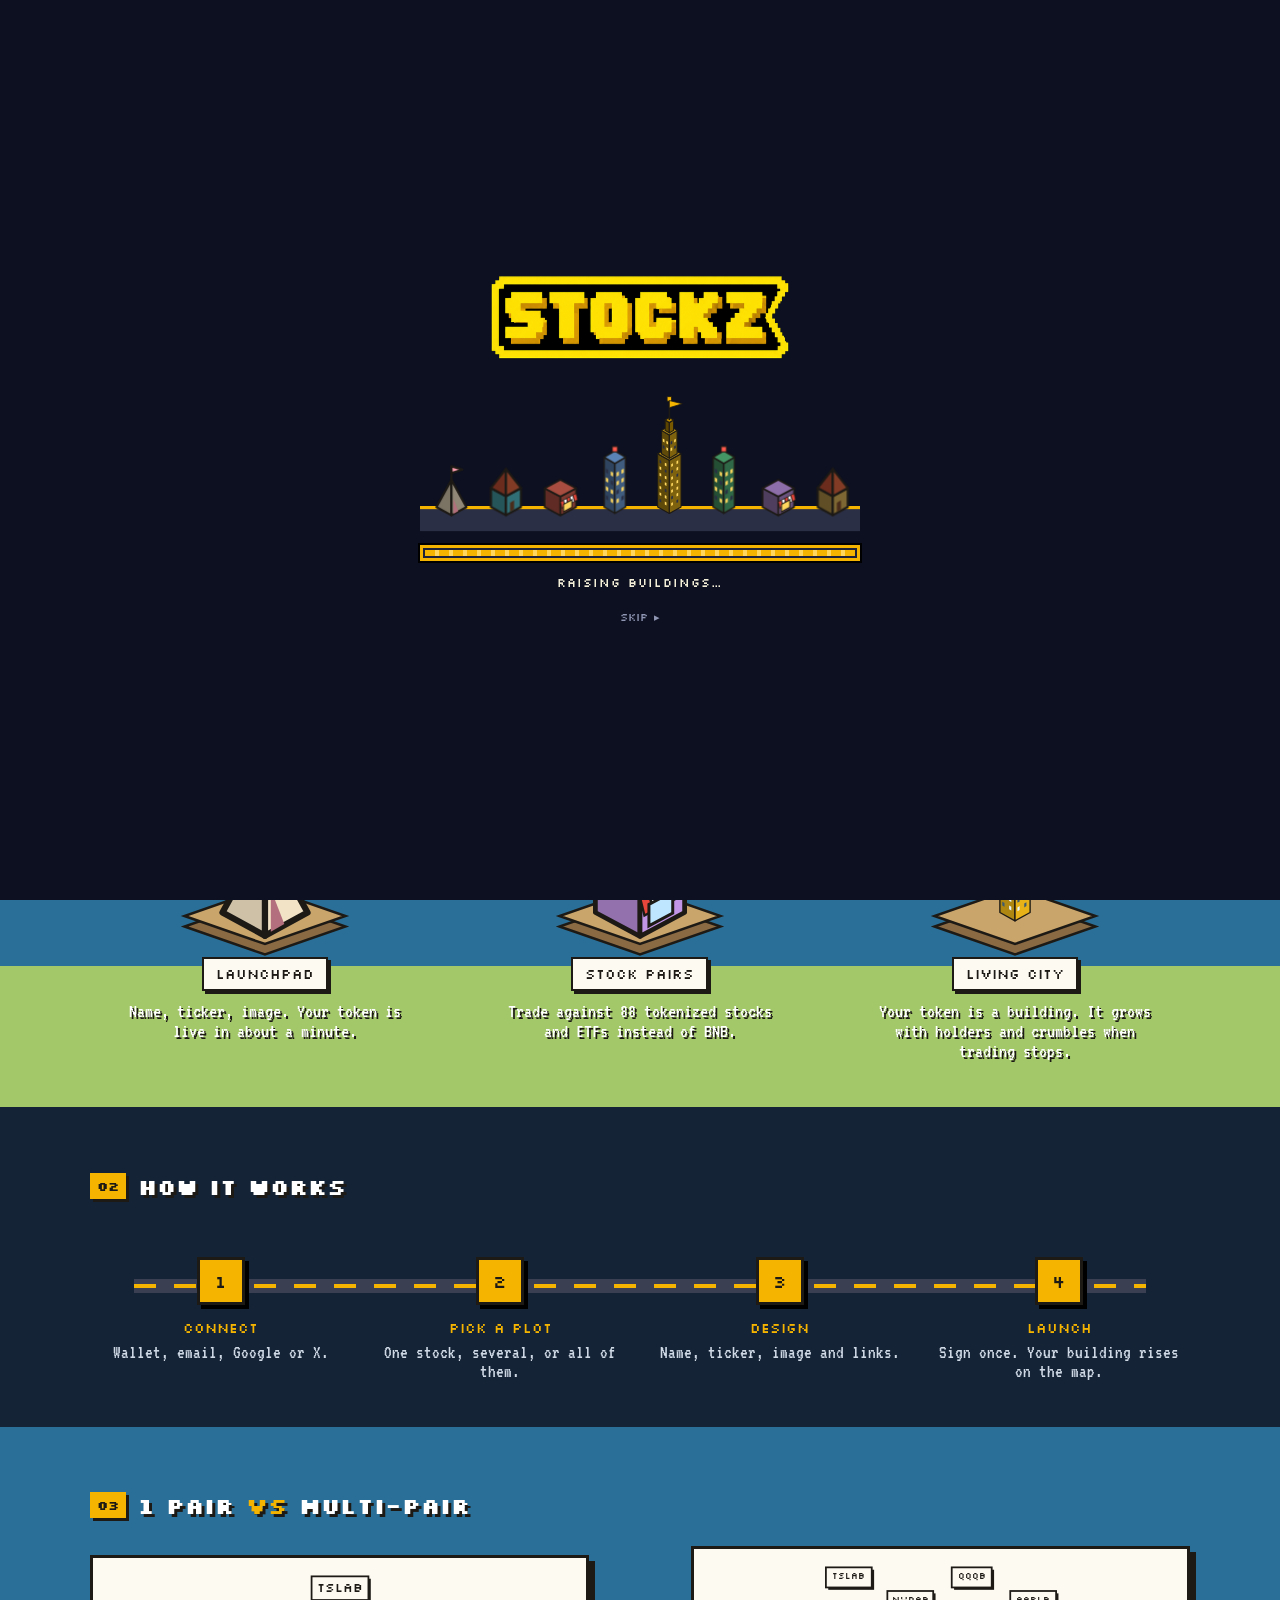
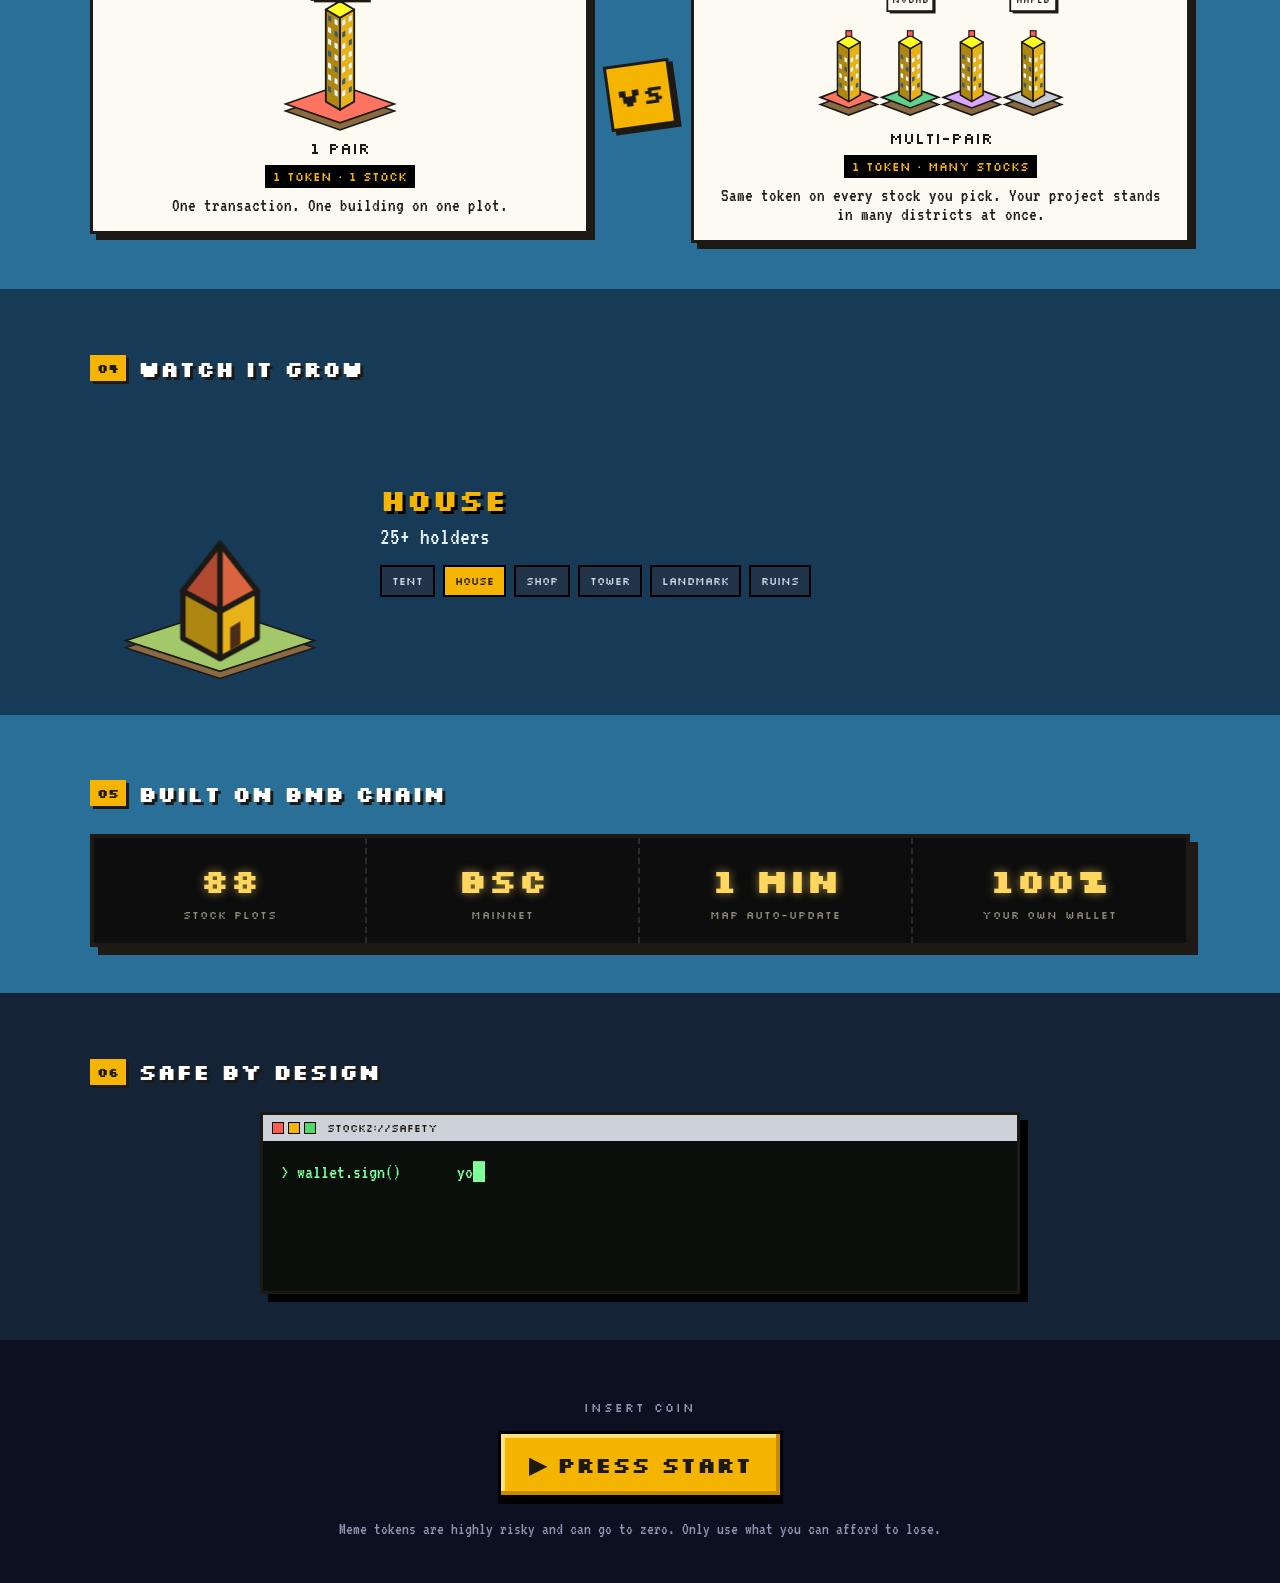
==== commit c635fa54: "Add files via upload" ====
--- a/index.html
+++ b/index.html
@@ -5,7 +5,7 @@
 <title>Stockz</title>
 <meta name="description" content="Stockz is a launchpad on BNB Chain. Launch a meme token, pair it with a real tokenized stock, and watch it grow into a building on a living pixel city map.">
 <link rel="icon" href="favicon.png" type="image/png">
-<link rel="stylesheet" href="style.css?v=202610041520">
+<link rel="stylesheet" href="style.css?v=202610041530">
 </head><body class="lp">
 
 <!-- intro: the city builds itself -->
@@ -108,5 +108,5 @@
   <p class="risk">Meme tokens are highly risky and can go to zero. Only use what you can afford to lose.</p>
 </section>
 
-<script src="config.js?v=202610041520"></script><script src="stocks.js?v=202610041520"></script><script src="sprites.js?v=202610041520"></script><script src="landing.js?v=202610041520"></script>
+<script src="config.js?v=202610041530"></script><script src="stocks.js?v=202610041530"></script><script src="sprites.js?v=202610041530"></script><script src="landing.js?v=202610041530"></script>
 </body></html>
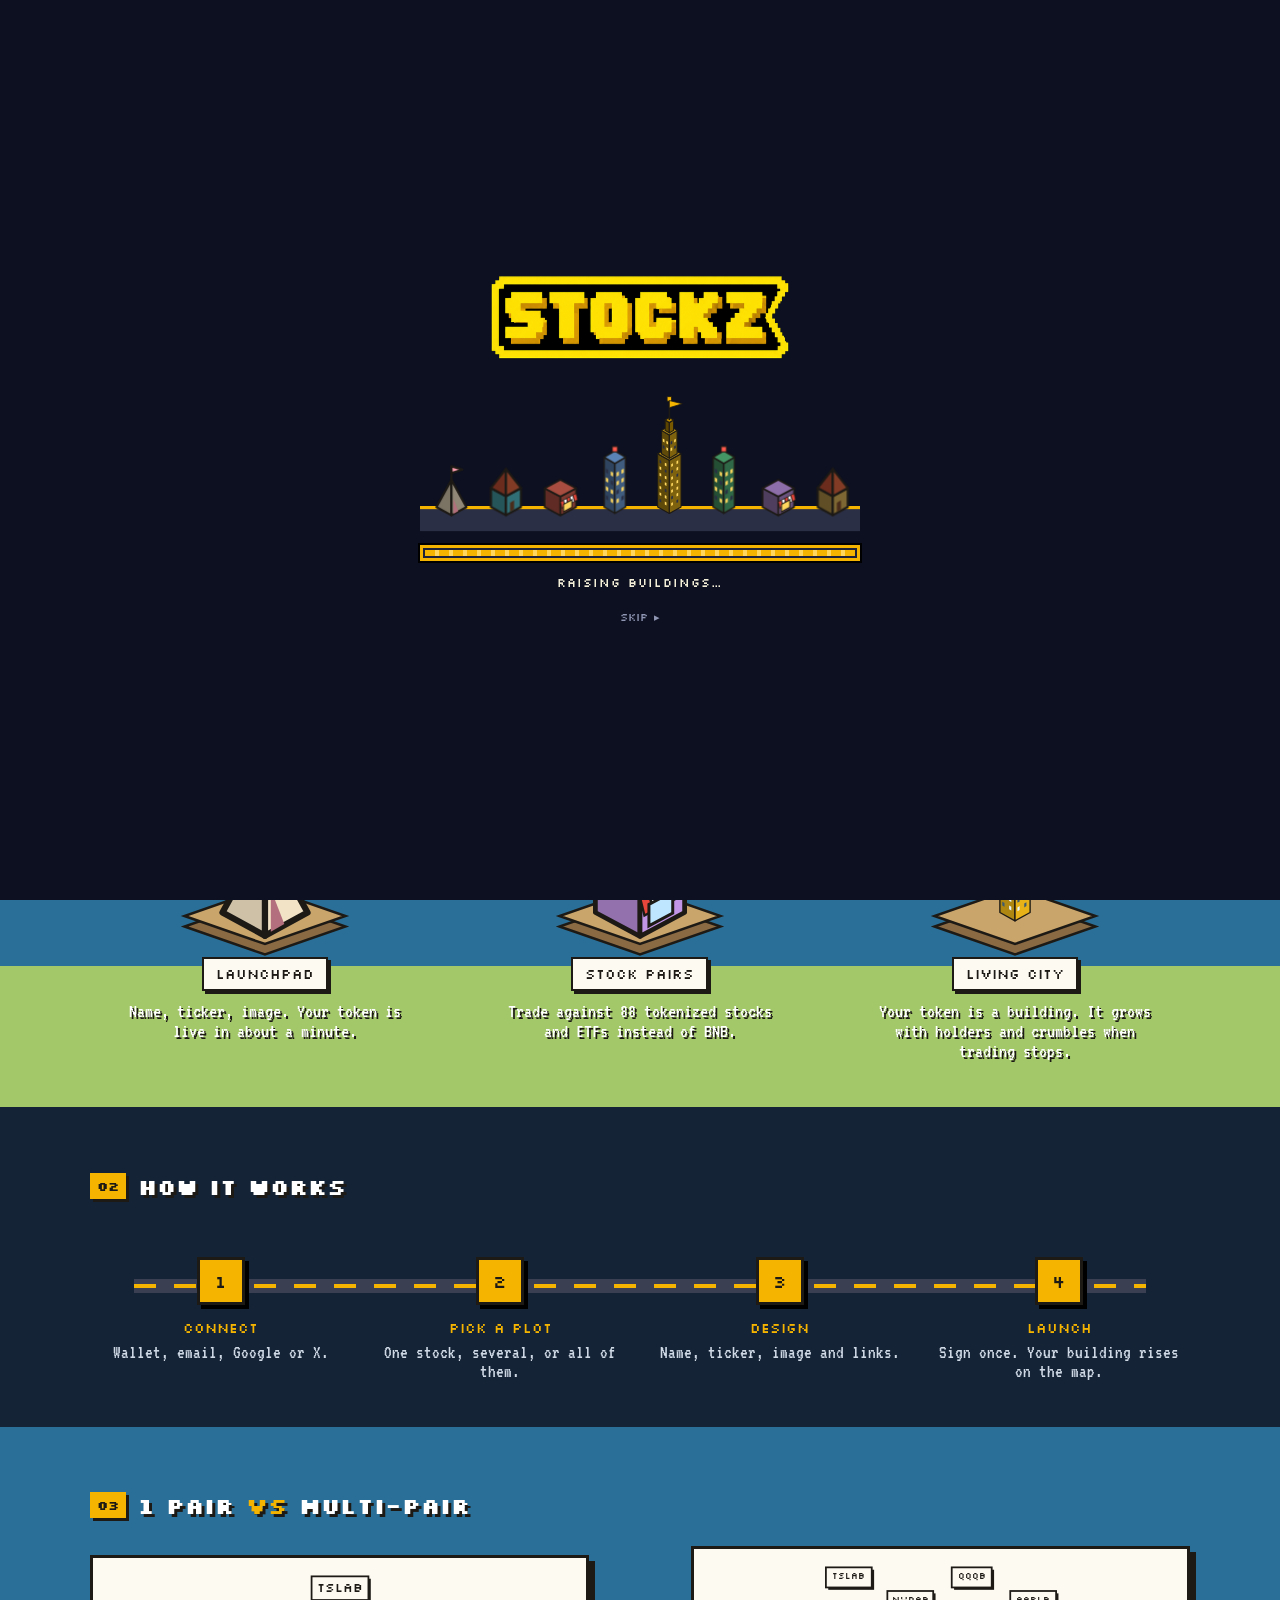
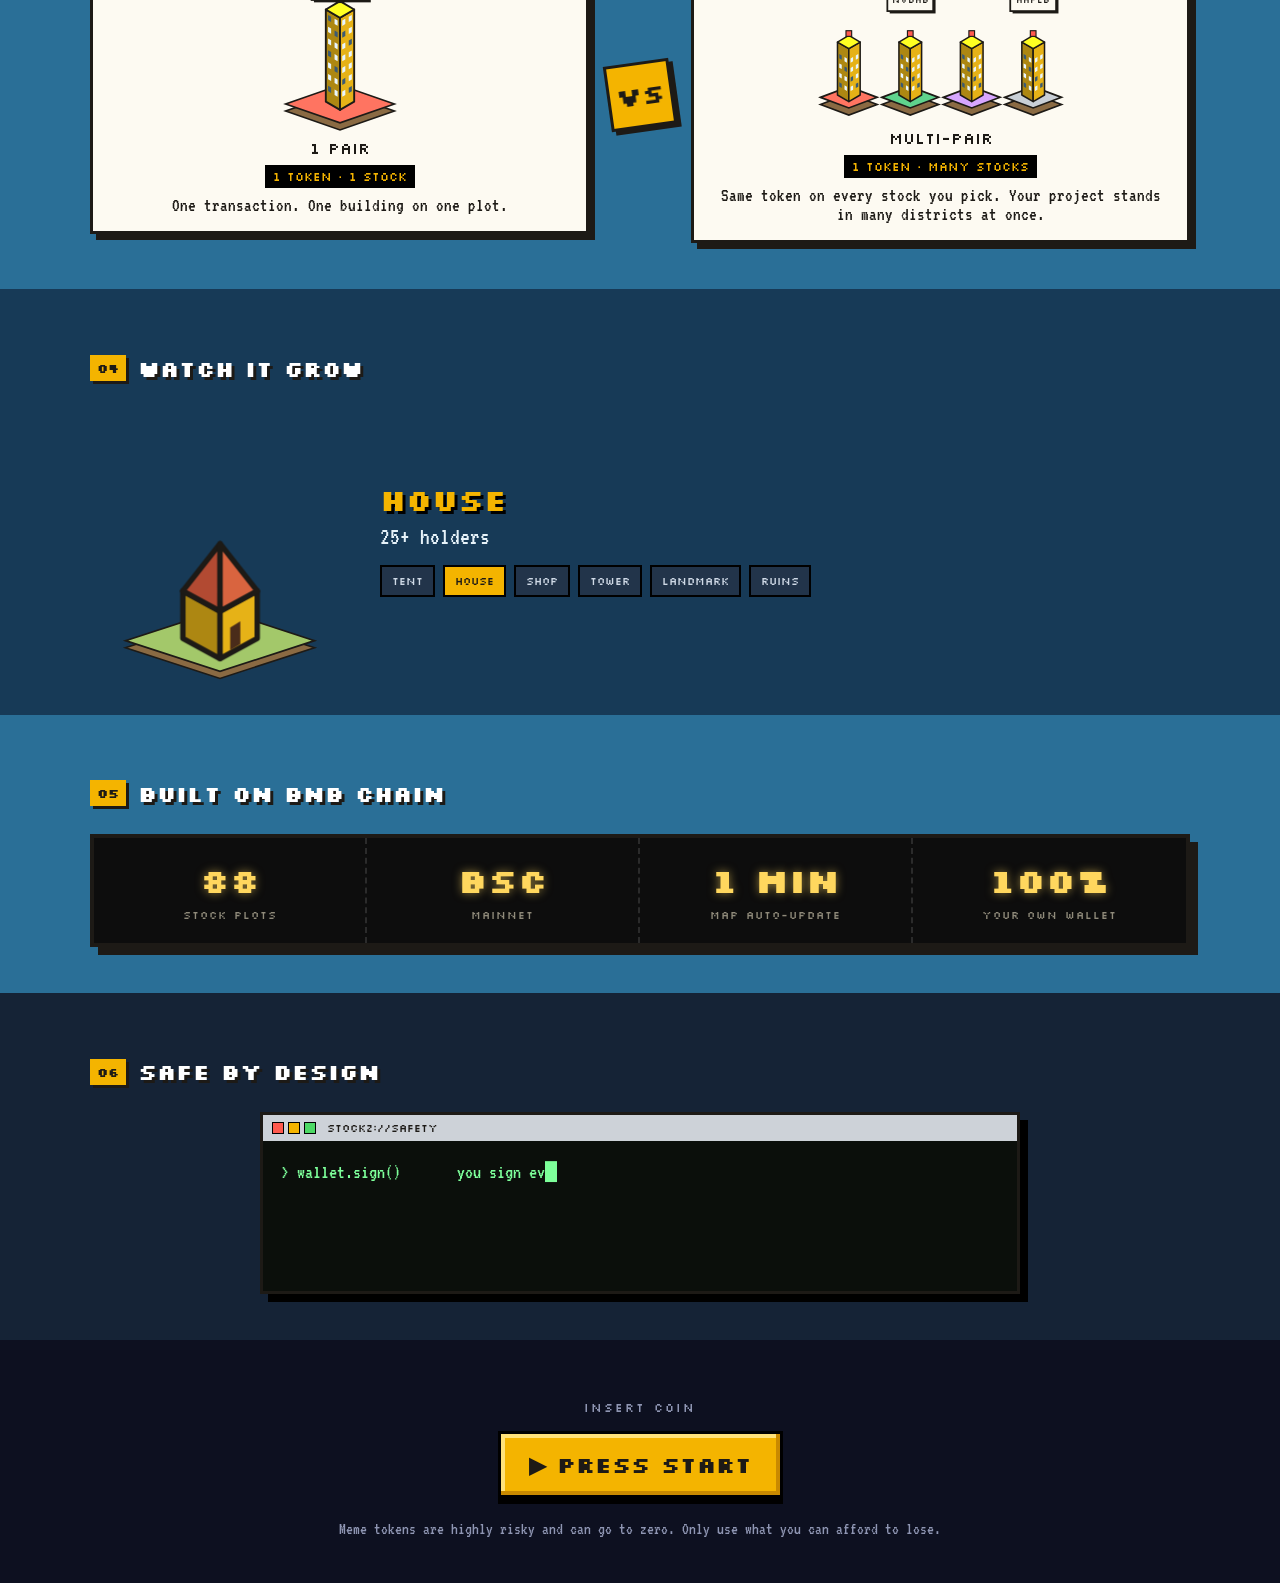
==== commit e533d72a: "Add files via upload" ====
--- a/index.html
+++ b/index.html
@@ -5,7 +5,7 @@
 <title>Stockz</title>
 <meta name="description" content="Stockz is a launchpad on BNB Chain. Launch a meme token, pair it with a real tokenized stock, and watch it grow into a building on a living pixel city map.">
 <link rel="icon" href="favicon.png" type="image/png">
-<link rel="stylesheet" href="style.css?v=202610041530">
+<link rel="stylesheet" href="style.css?v=202610041600">
 </head><body class="lp">
 
 <!-- intro: the city builds itself -->
@@ -108,5 +108,5 @@
   <p class="risk">Meme tokens are highly risky and can go to zero. Only use what you can afford to lose.</p>
 </section>
 
-<script src="config.js?v=202610041530"></script><script src="stocks.js?v=202610041530"></script><script src="sprites.js?v=202610041530"></script><script src="landing.js?v=202610041530"></script>
+<script src="config.js?v=202610041600"></script><script src="stocks.js?v=202610041600"></script><script src="sprites.js?v=202610041600"></script><script src="landing.js?v=202610041600"></script>
 </body></html>
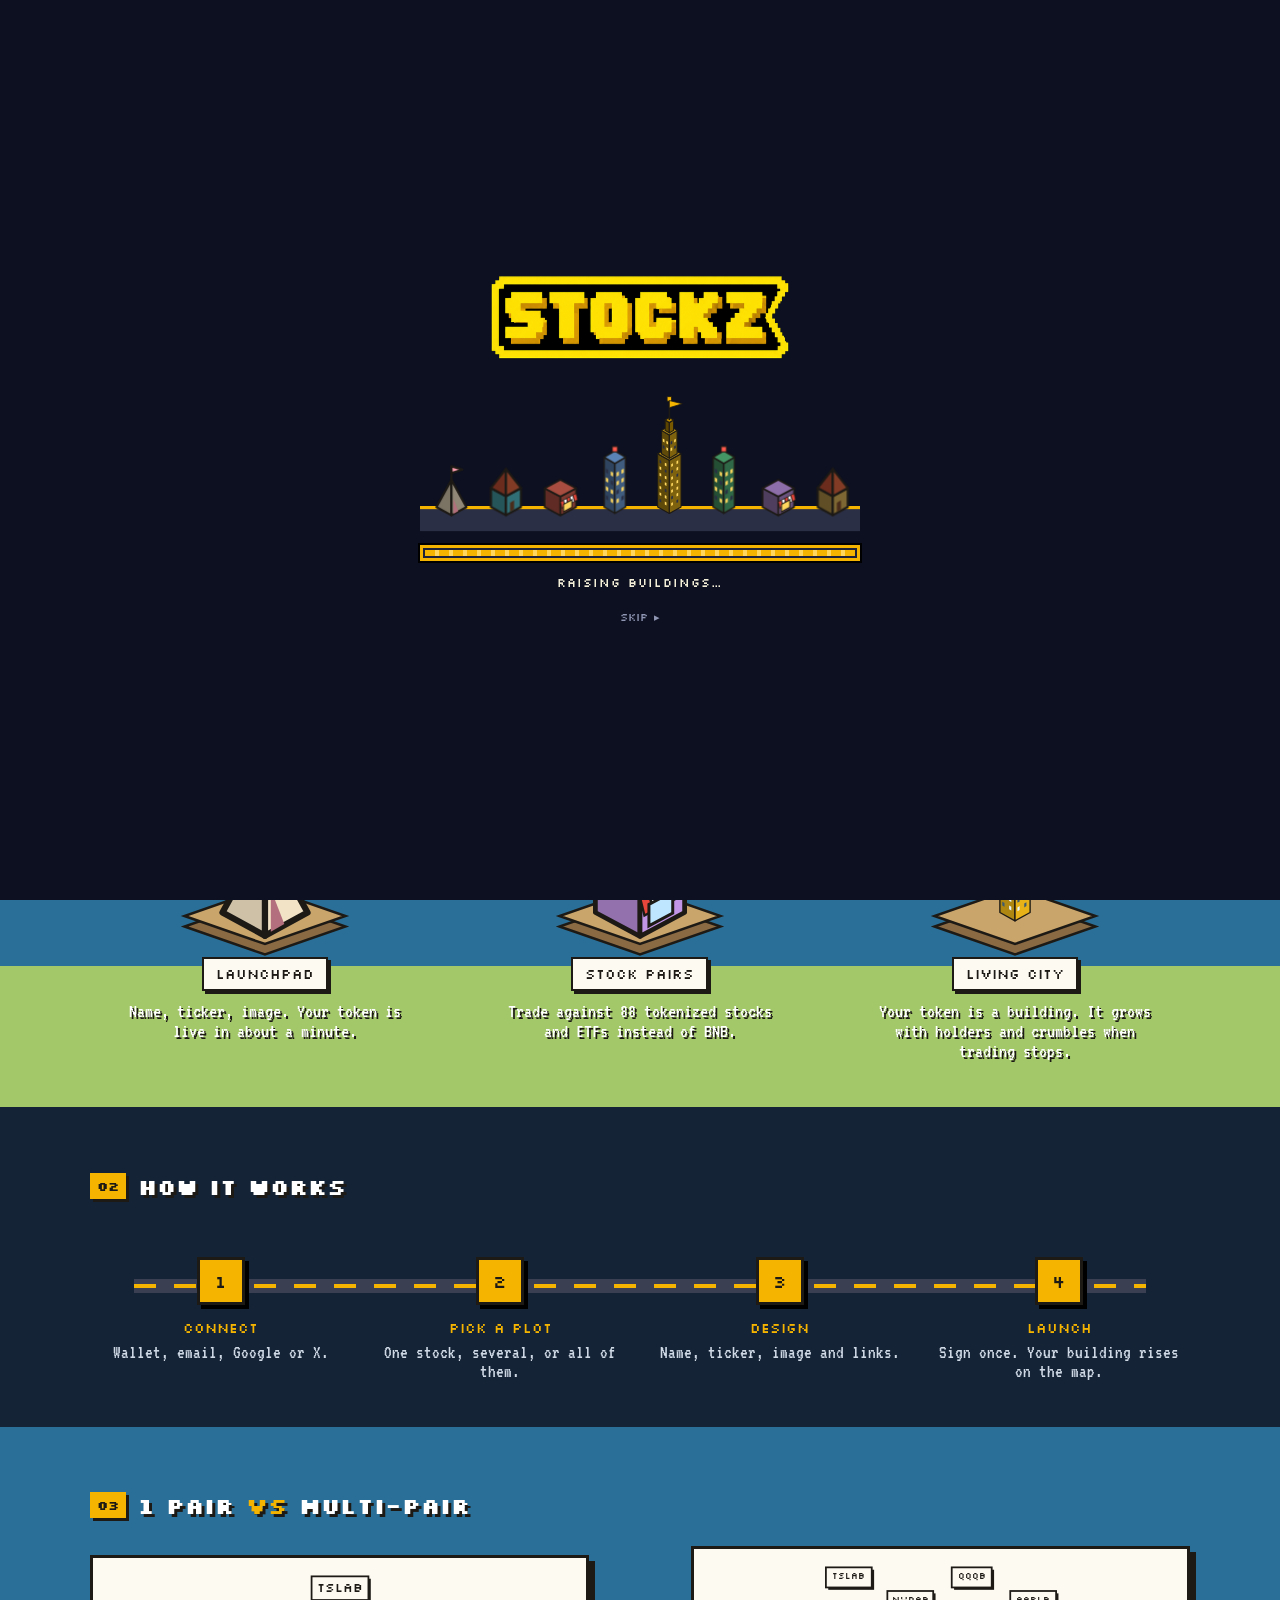
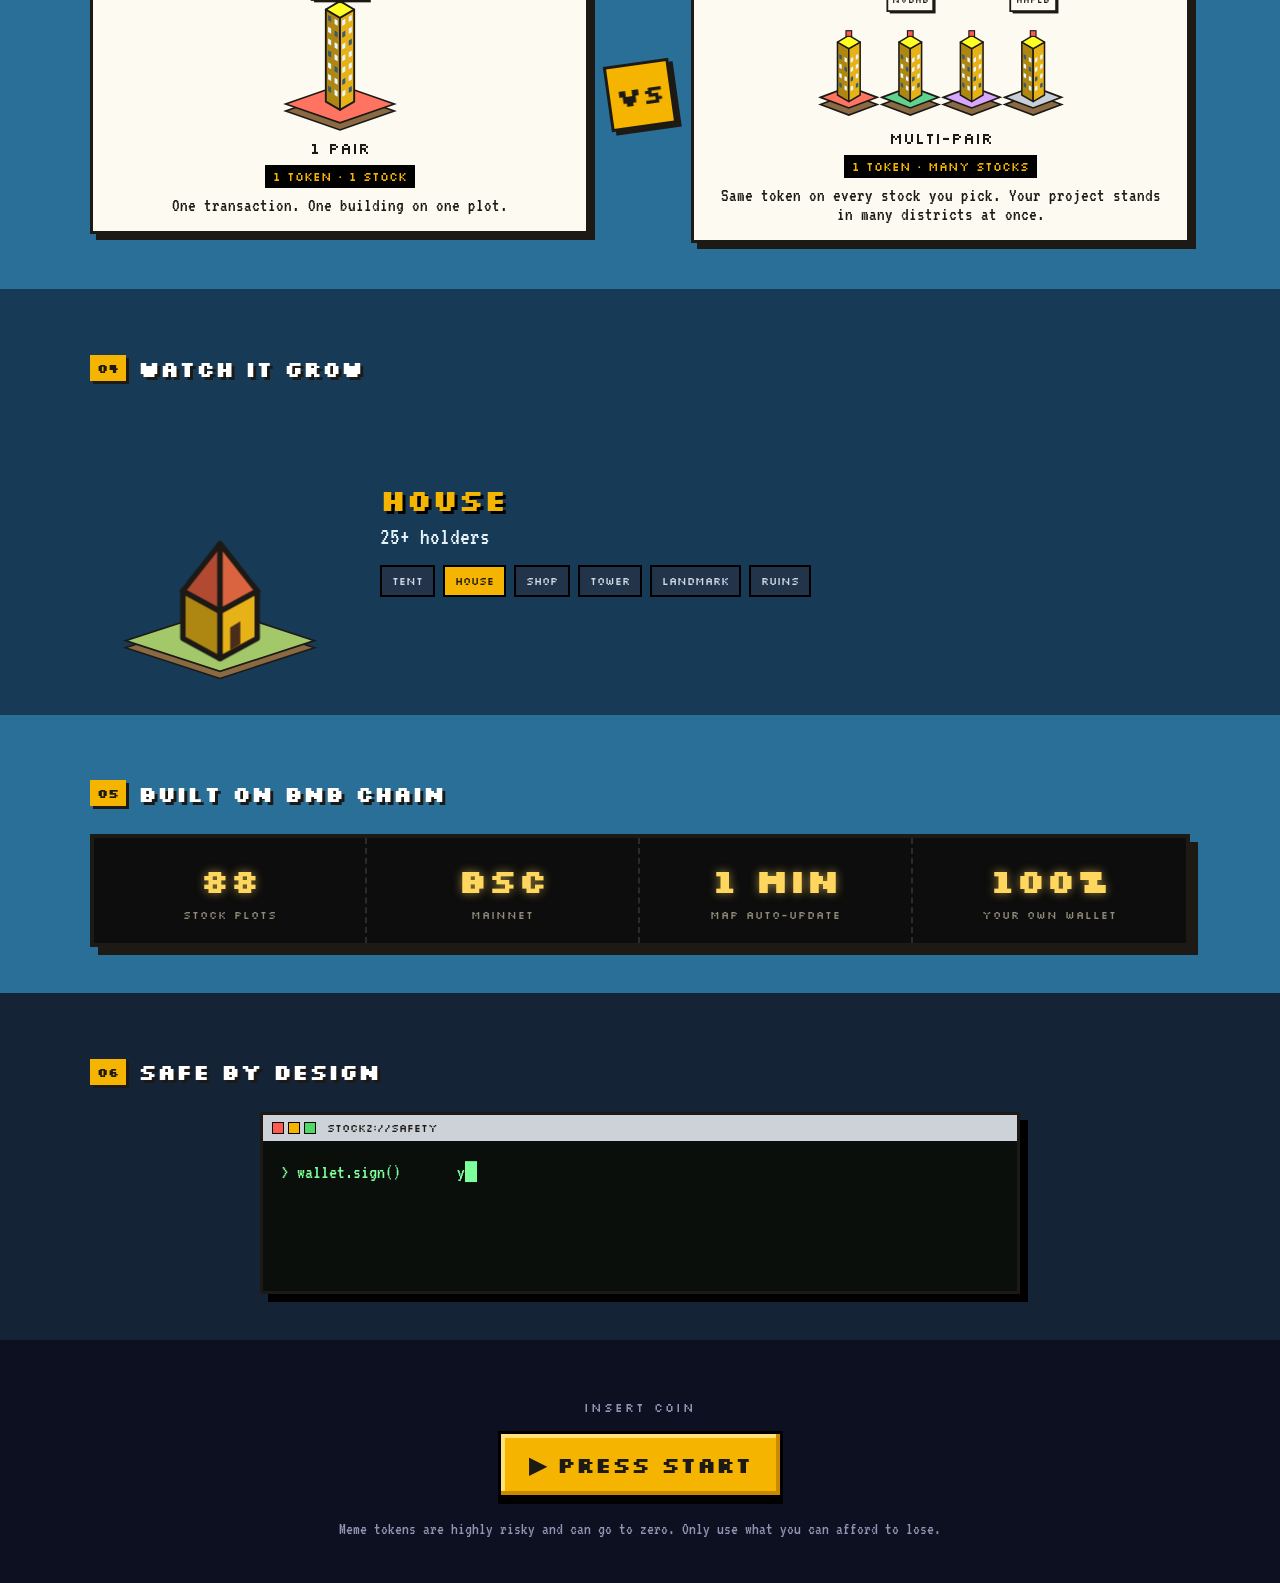
==== commit 3f516202: "Add files via upload" ====
--- a/index.html
+++ b/index.html
@@ -5,7 +5,7 @@
 <title>Stockz</title>
 <meta name="description" content="Stockz is a launchpad on BNB Chain. Launch a meme token, pair it with a real tokenized stock, and watch it grow into a building on a living pixel city map.">
 <link rel="icon" href="favicon.png" type="image/png">
-<link rel="stylesheet" href="style.css?v=202610041600">
+<link rel="stylesheet" href="style.css?v=202610041625">
 </head><body class="lp">
 
 <!-- intro: the city builds itself -->
@@ -108,5 +108,5 @@
   <p class="risk">Meme tokens are highly risky and can go to zero. Only use what you can afford to lose.</p>
 </section>
 
-<script src="config.js?v=202610041600"></script><script src="stocks.js?v=202610041600"></script><script src="sprites.js?v=202610041600"></script><script src="landing.js?v=202610041600"></script>
+<script src="config.js?v=202610041625"></script><script src="stocks.js?v=202610041625"></script><script src="sprites.js?v=202610041625"></script><script src="landing.js?v=202610041625"></script>
 </body></html>
--- a/style.css
+++ b/style.css
@@ -483,3 +483,5 @@
 .fees-note{font-size:15px;color:#5a544a;margin:4px 0 6px;line-height:1.25}
 .fees-sub{font:10px Silk;letter-spacing:1px;margin:10px 0 4px;color:#1d1a16}
 #tvFinish{width:100%;margin:4px 0 6px}
+
+.steprow{list-style:none;display:flex;gap:8px;align-items:stretch;margin:8px 0}.steprow .bigbtn{flex:1;margin:0}.steplater{flex:0 0 auto}
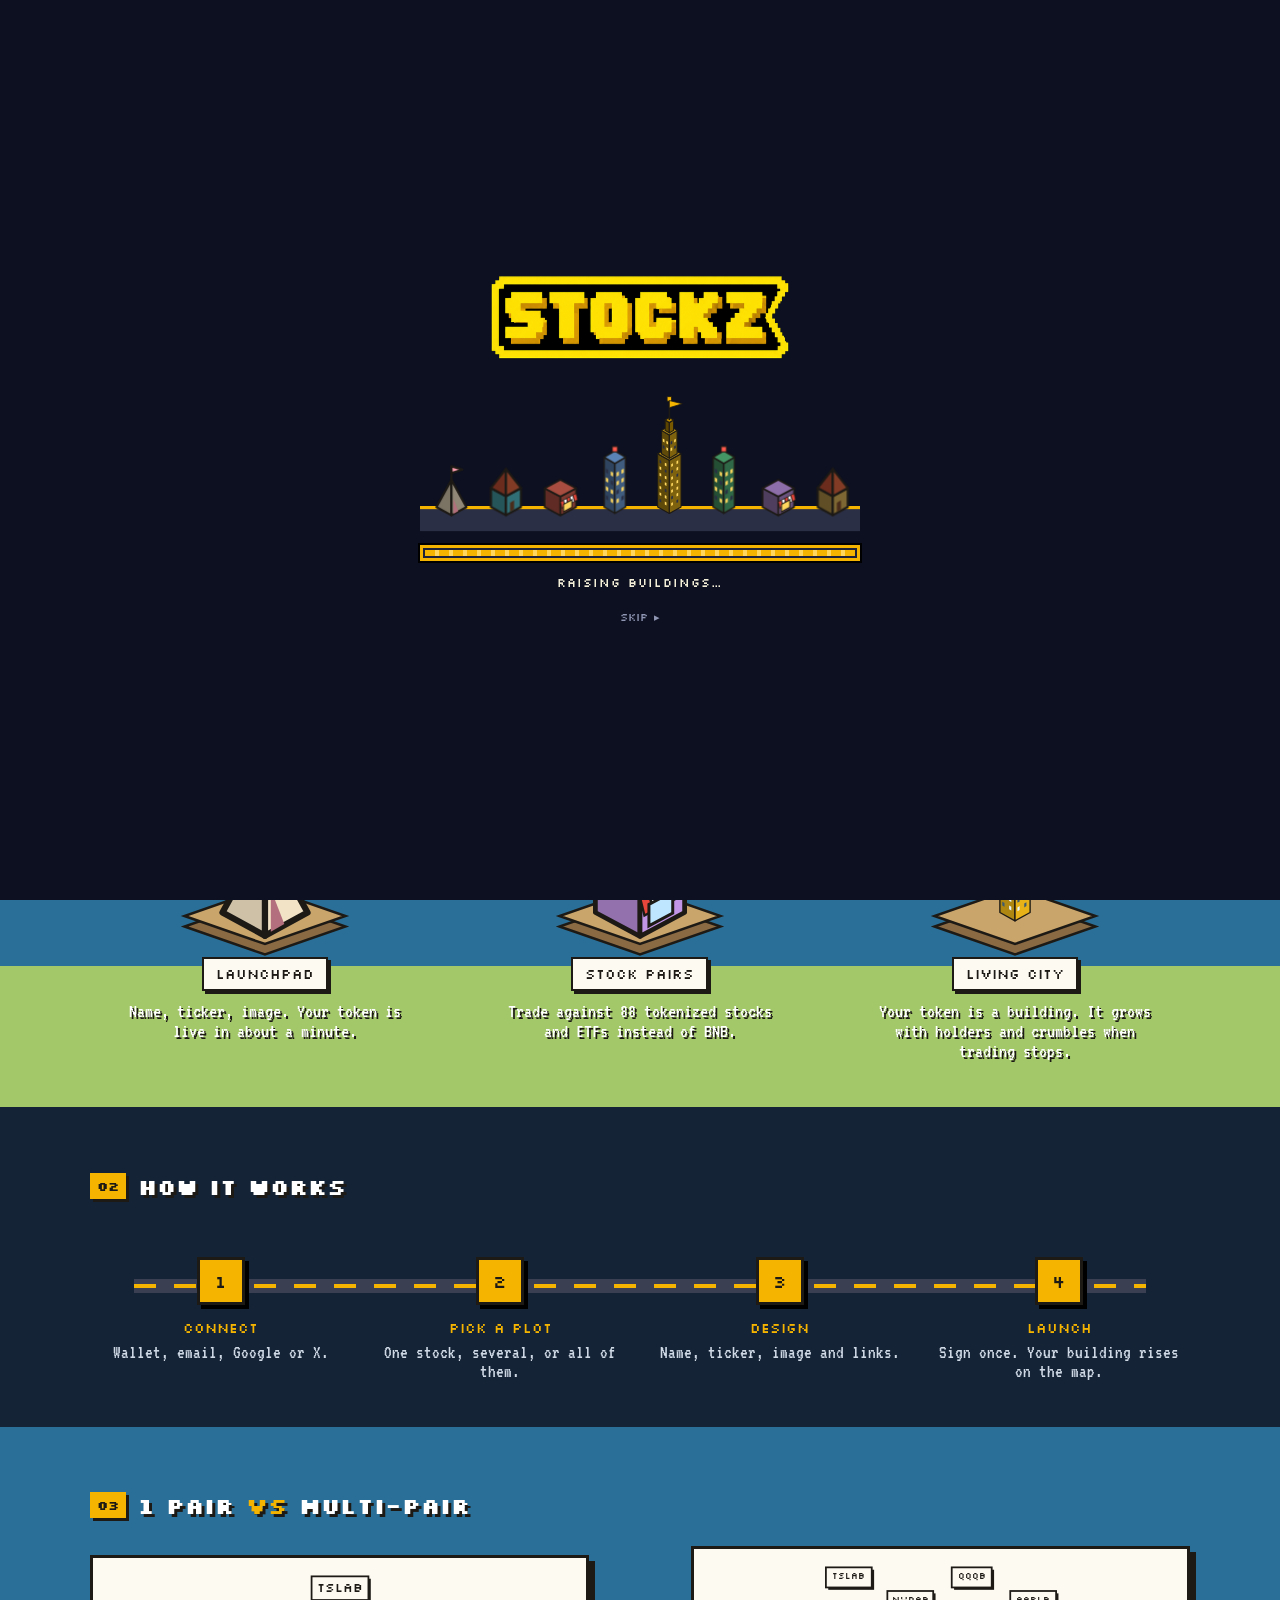
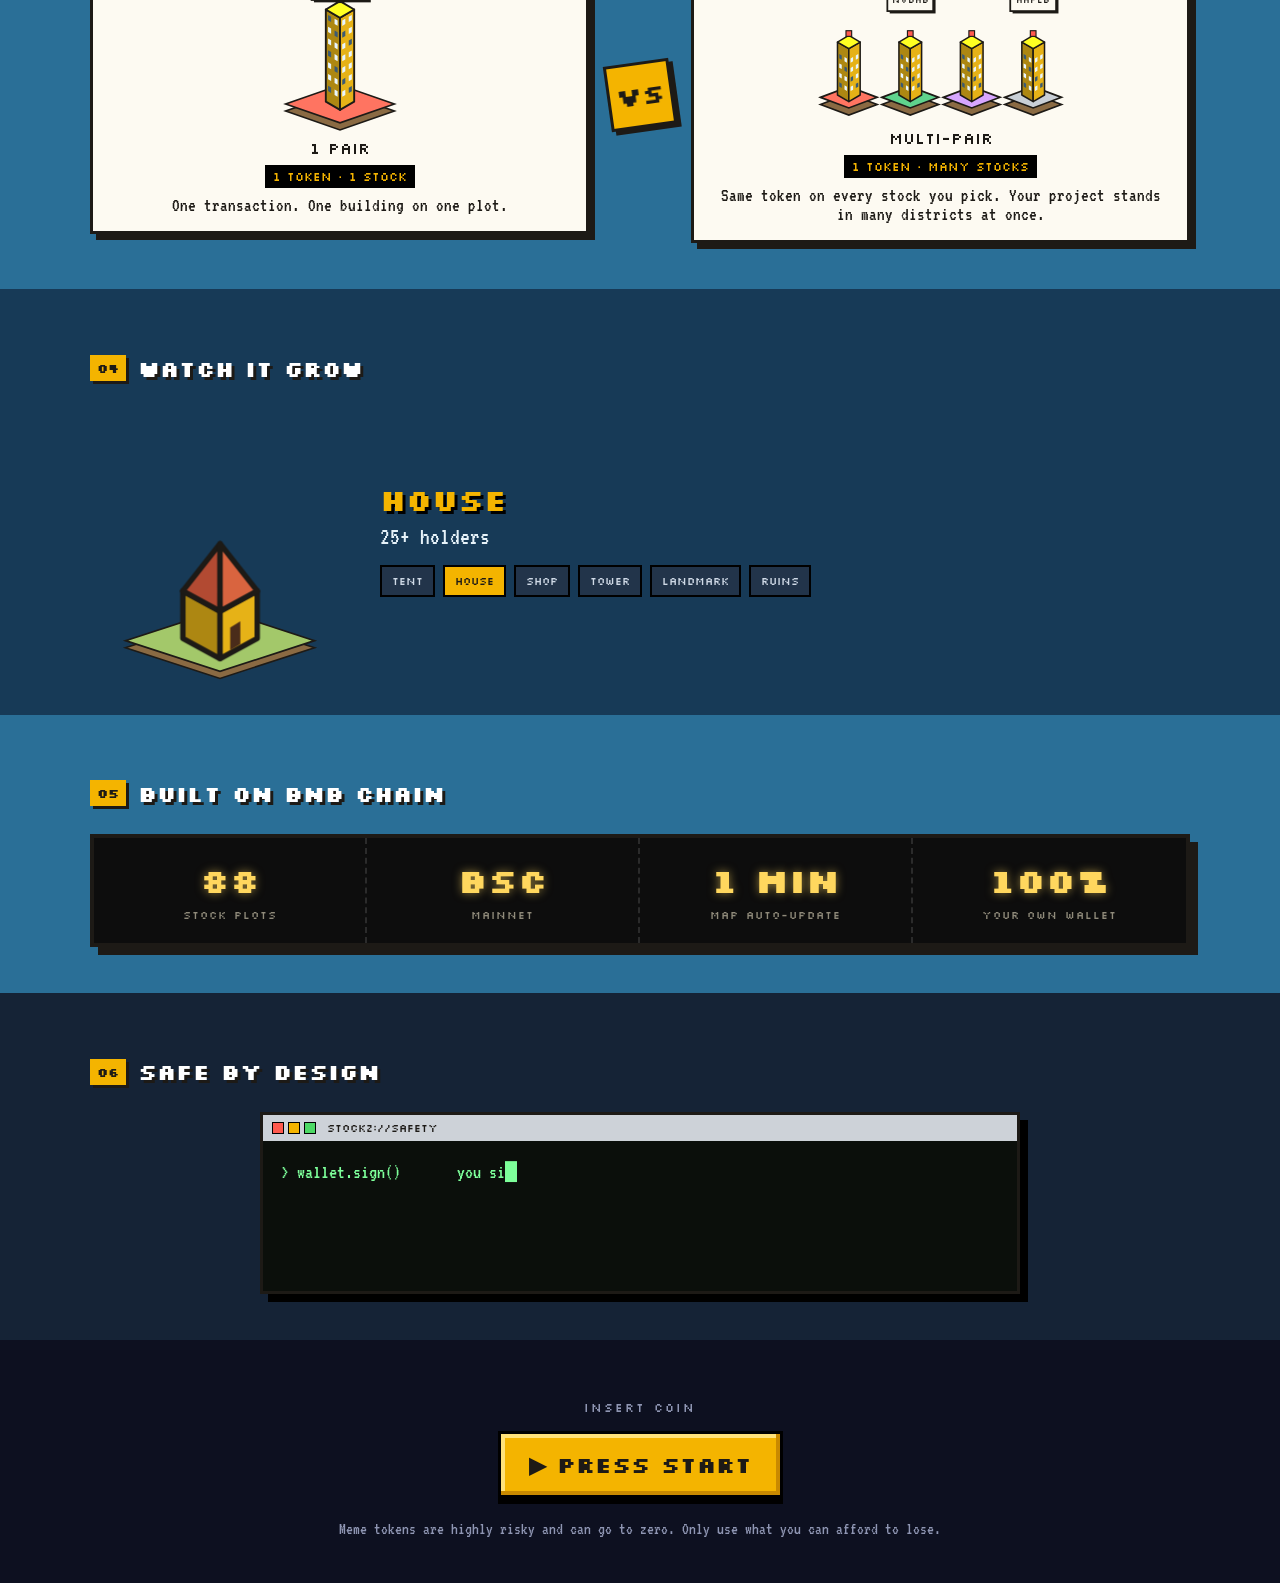
==== commit 9a2a35bd: "Add files via upload" ====
--- a/index.html
+++ b/index.html
@@ -5,7 +5,7 @@
 <title>Stockz</title>
 <meta name="description" content="Stockz is a launchpad on BNB Chain. Launch a meme token, pair it with a real tokenized stock, and watch it grow into a building on a living pixel city map.">
 <link rel="icon" href="favicon.png" type="image/png">
-<link rel="stylesheet" href="style.css?v=202610041625">
+<link rel="stylesheet" href="style.css?v=202610041720">
 </head><body class="lp">
 
 <!-- intro: the city builds itself -->
@@ -108,5 +108,5 @@
   <p class="risk">Meme tokens are highly risky and can go to zero. Only use what you can afford to lose.</p>
 </section>
 
-<script src="config.js?v=202610041625"></script><script src="stocks.js?v=202610041625"></script><script src="sprites.js?v=202610041625"></script><script src="landing.js?v=202610041625"></script>
+<script src="config.js?v=202610041720"></script><script src="stocks.js?v=202610041720"></script><script src="sprites.js?v=202610041720"></script><script src="landing.js?v=202610041720"></script>
 </body></html>
--- a/style.css
+++ b/style.css
@@ -484,4 +484,4 @@
 .fees-sub{font:10px Silk;letter-spacing:1px;margin:10px 0 4px;color:#1d1a16}
 #tvFinish{width:100%;margin:4px 0 6px}
 
-.steprow{list-style:none;display:flex;gap:8px;align-items:stretch;margin:8px 0}.steprow .bigbtn{flex:1;margin:0}.steplater{flex:0 0 auto}
+.steprow{list-style:none;display:flex;flex-wrap:wrap;gap:8px;align-items:stretch;margin:8px 0}.stephint{flex-basis:100%;font-size:14px;color:#5a544a}.steprow .bigbtn{flex:1;margin:0}.steplater{flex:0 0 auto}
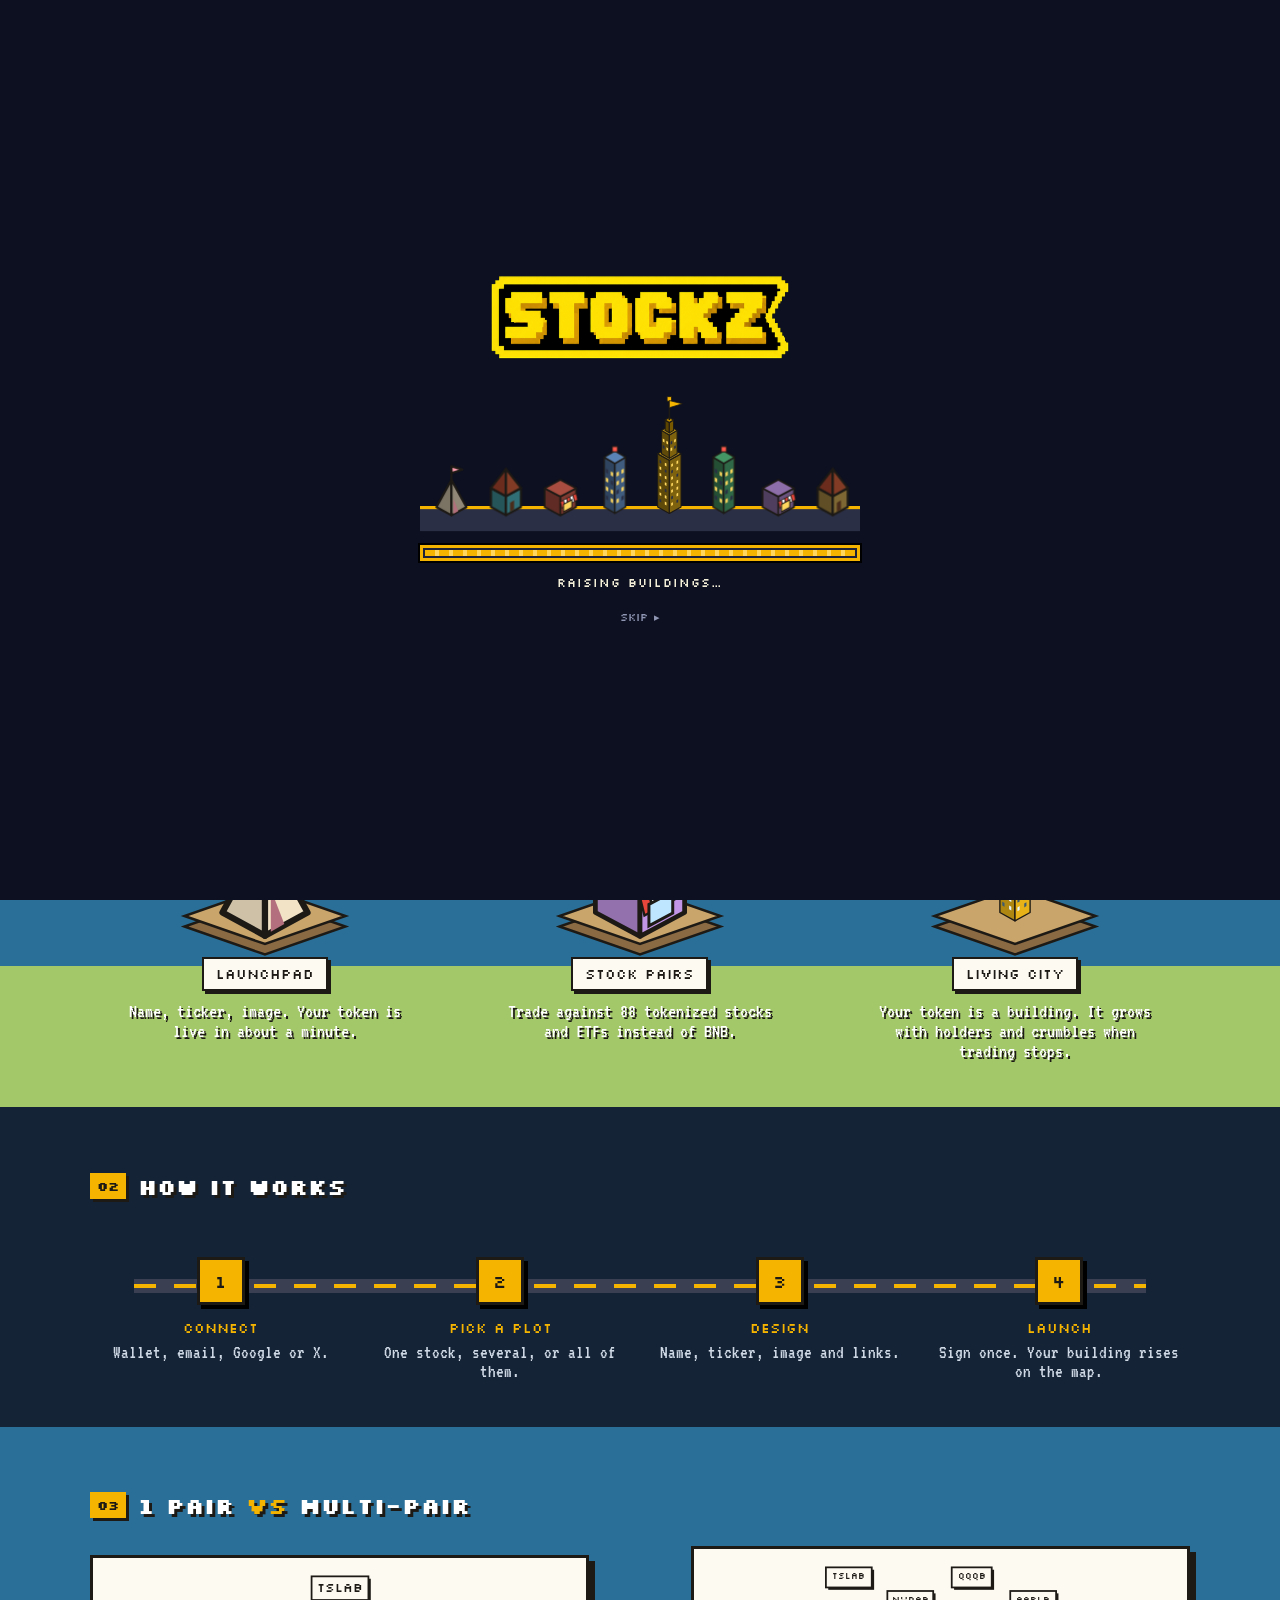
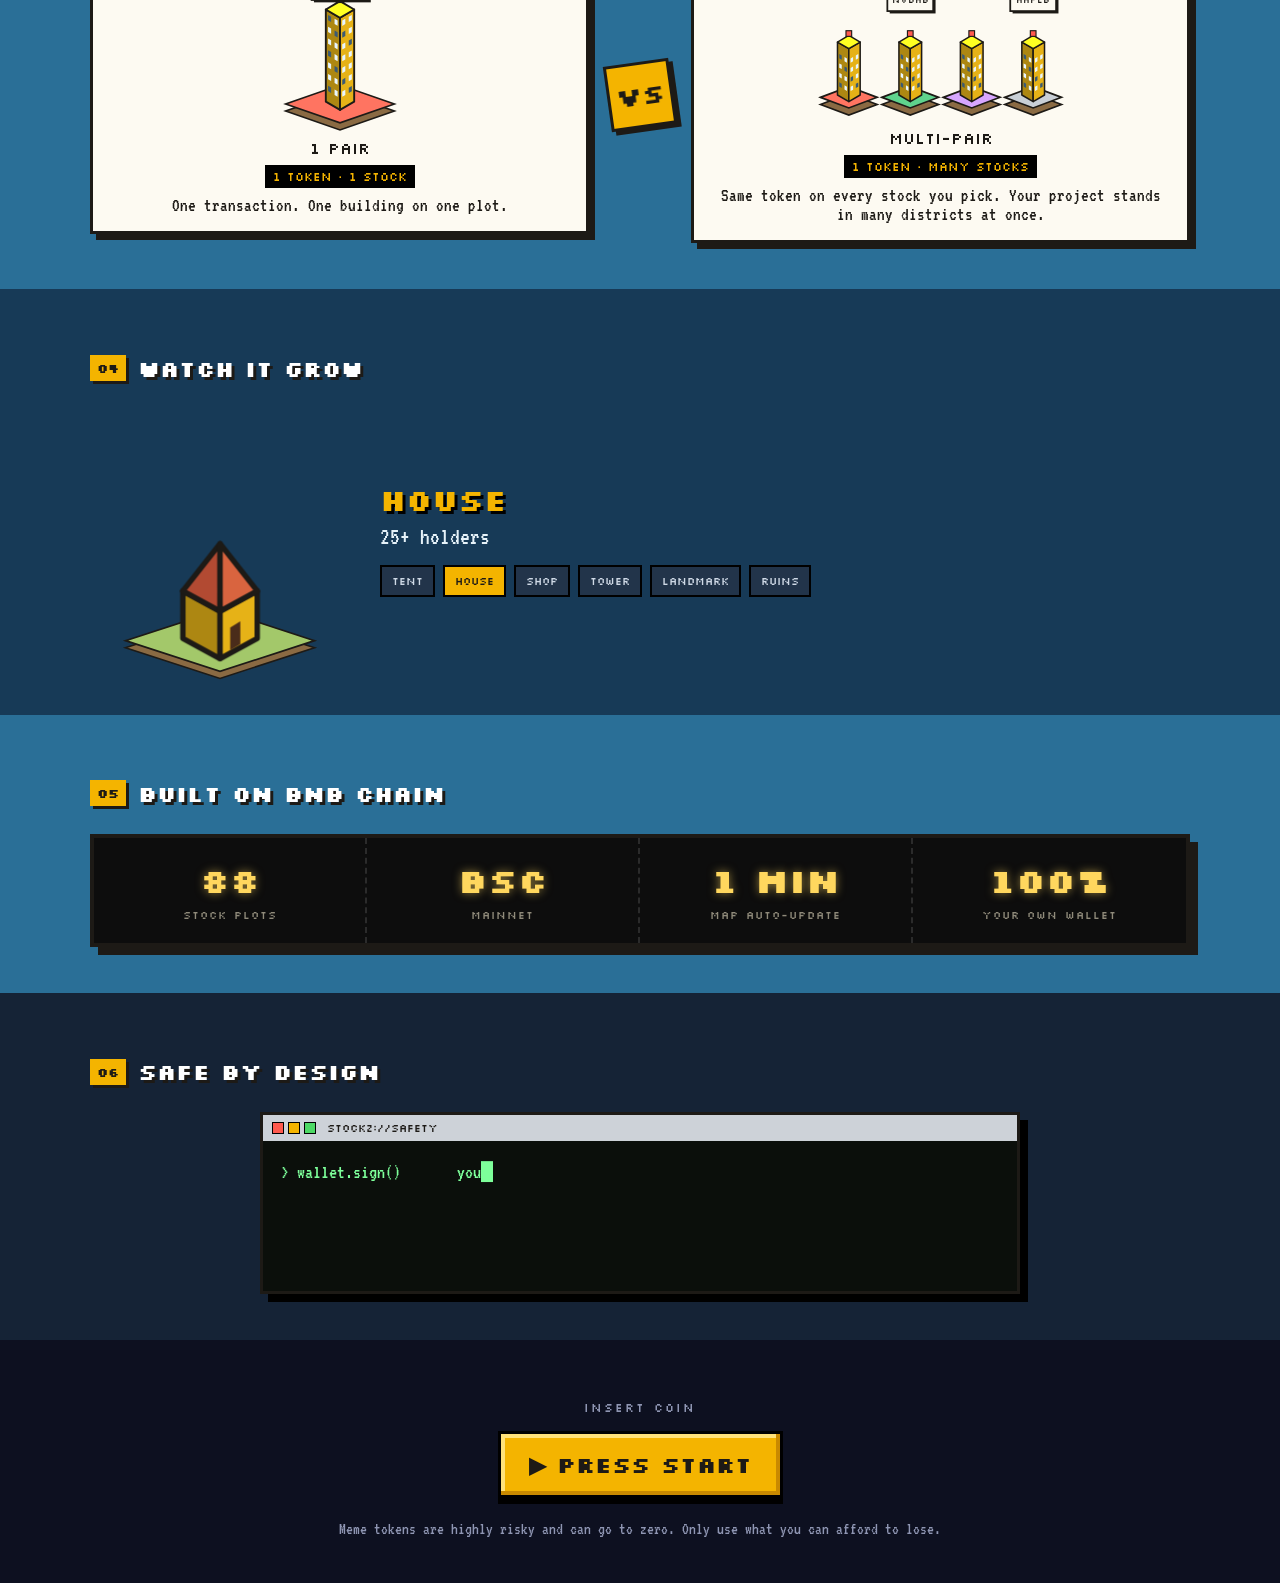
==== commit 0482af36: "Add files via upload" ====
--- a/index.html
+++ b/index.html
@@ -5,7 +5,7 @@
 <title>Stockz</title>
 <meta name="description" content="Stockz is a launchpad on BNB Chain. Launch a meme token, pair it with a real tokenized stock, and watch it grow into a building on a living pixel city map.">
 <link rel="icon" href="favicon.png" type="image/png">
-<link rel="stylesheet" href="style.css?v=202610041720">
+<link rel="stylesheet" href="style.css?v=202610041745">
 </head><body class="lp">
 
 <!-- intro: the city builds itself -->
@@ -108,5 +108,5 @@
   <p class="risk">Meme tokens are highly risky and can go to zero. Only use what you can afford to lose.</p>
 </section>
 
-<script src="config.js?v=202610041720"></script><script src="stocks.js?v=202610041720"></script><script src="sprites.js?v=202610041720"></script><script src="landing.js?v=202610041720"></script>
+<script src="config.js?v=202610041745"></script><script src="stocks.js?v=202610041745"></script><script src="sprites.js?v=202610041745"></script><script src="landing.js?v=202610041745"></script>
 </body></html>
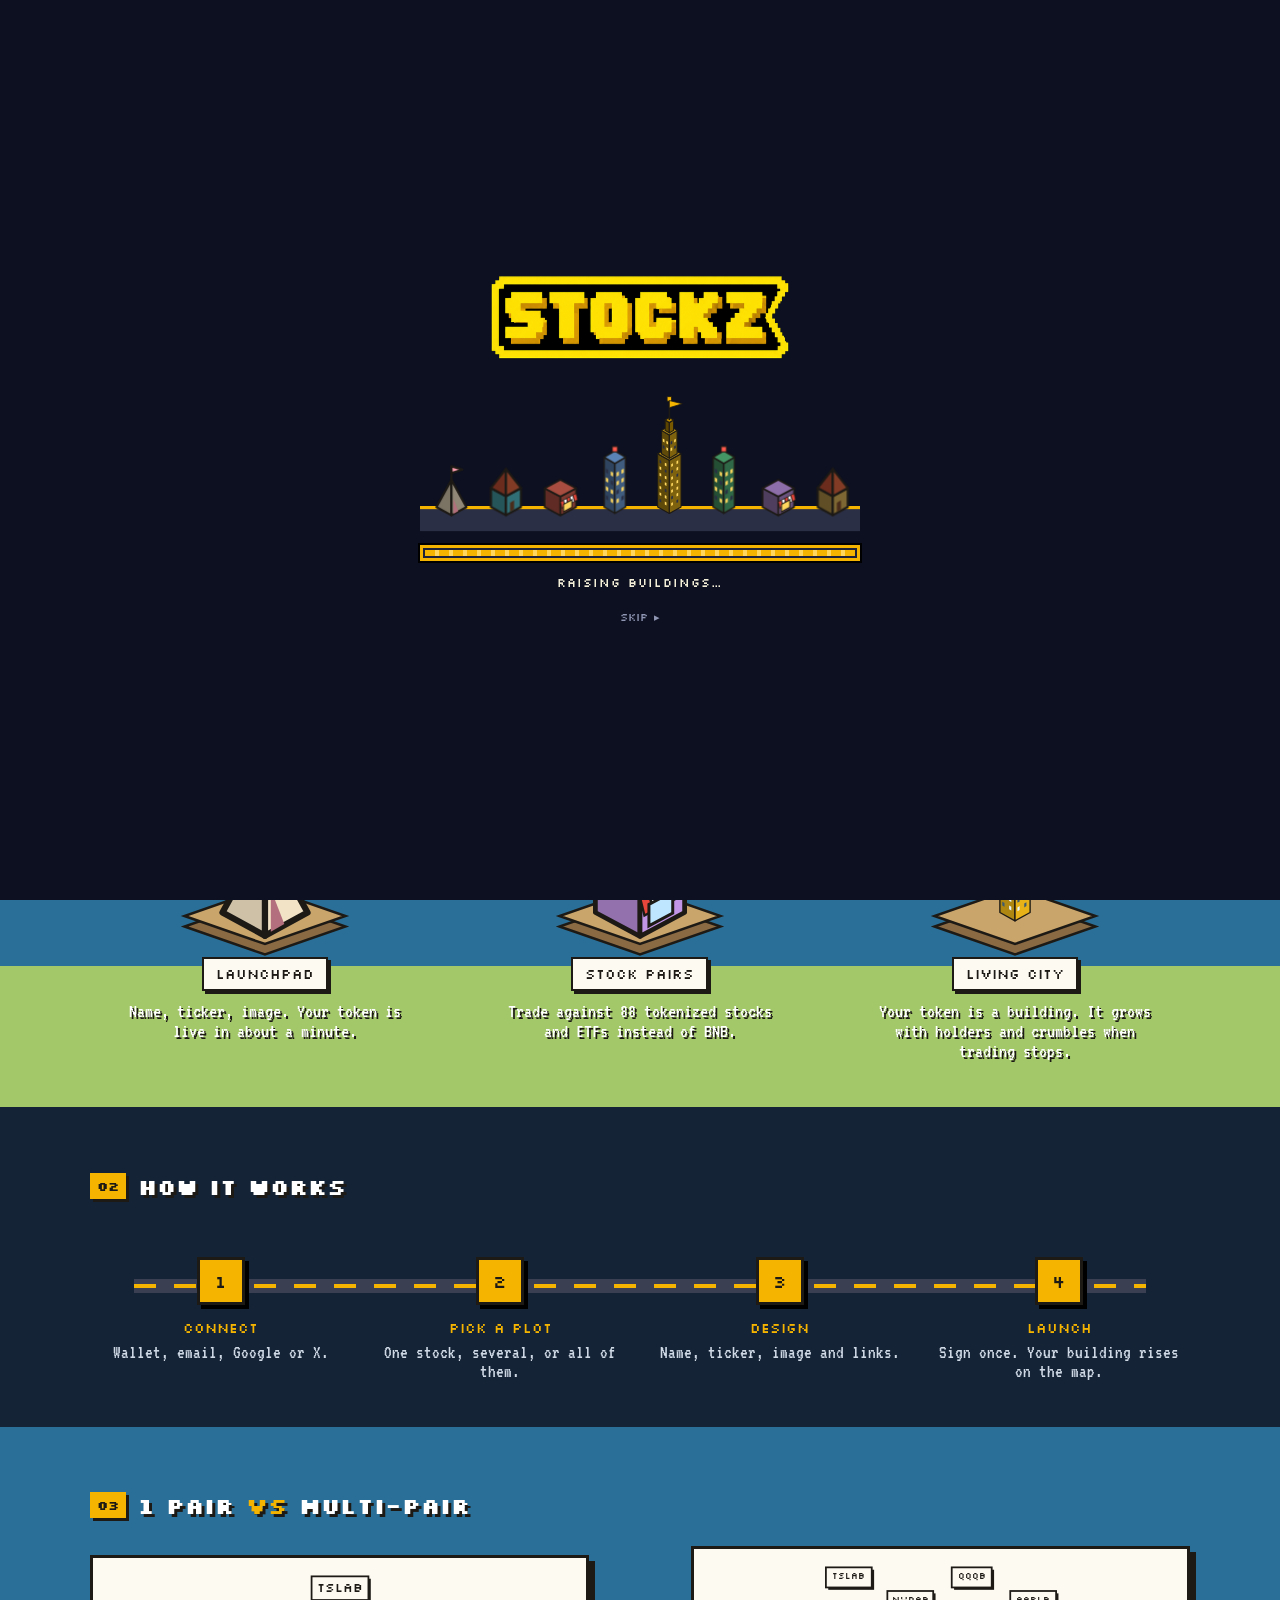
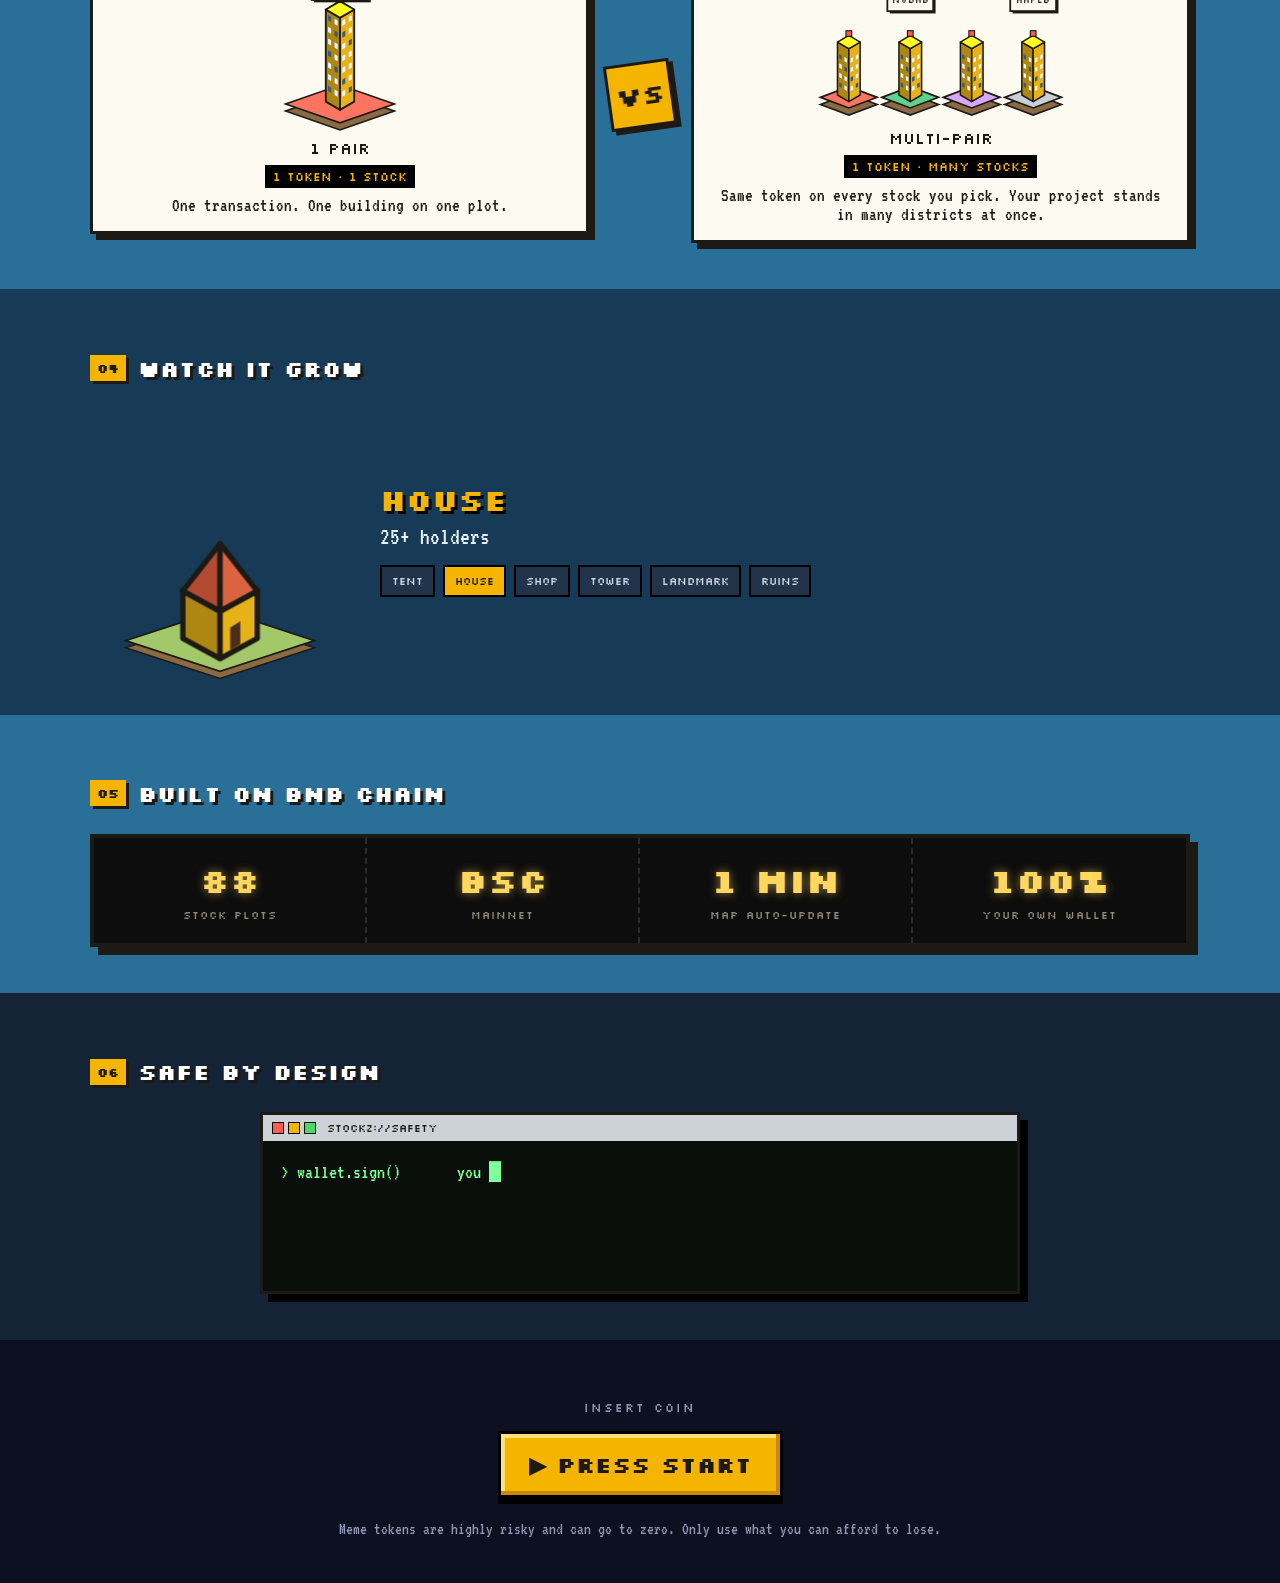
==== commit 841f1fc1: "Add files via upload" ====
--- a/index.html
+++ b/index.html
@@ -5,7 +5,7 @@
 <title>Stockz</title>
 <meta name="description" content="Stockz is a launchpad on BNB Chain. Launch a meme token, pair it with a real tokenized stock, and watch it grow into a building on a living pixel city map.">
 <link rel="icon" href="favicon.png" type="image/png">
-<link rel="stylesheet" href="style.css?v=202610041745">
+<link rel="stylesheet" href="style.css?v=202610041805">
 </head><body class="lp">
 
 <!-- intro: the city builds itself -->
@@ -108,5 +108,5 @@
   <p class="risk">Meme tokens are highly risky and can go to zero. Only use what you can afford to lose.</p>
 </section>
 
-<script src="config.js?v=202610041745"></script><script src="stocks.js?v=202610041745"></script><script src="sprites.js?v=202610041745"></script><script src="landing.js?v=202610041745"></script>
+<script src="config.js?v=202610041805"></script><script src="stocks.js?v=202610041805"></script><script src="sprites.js?v=202610041805"></script><script src="landing.js?v=202610041805"></script>
 </body></html>
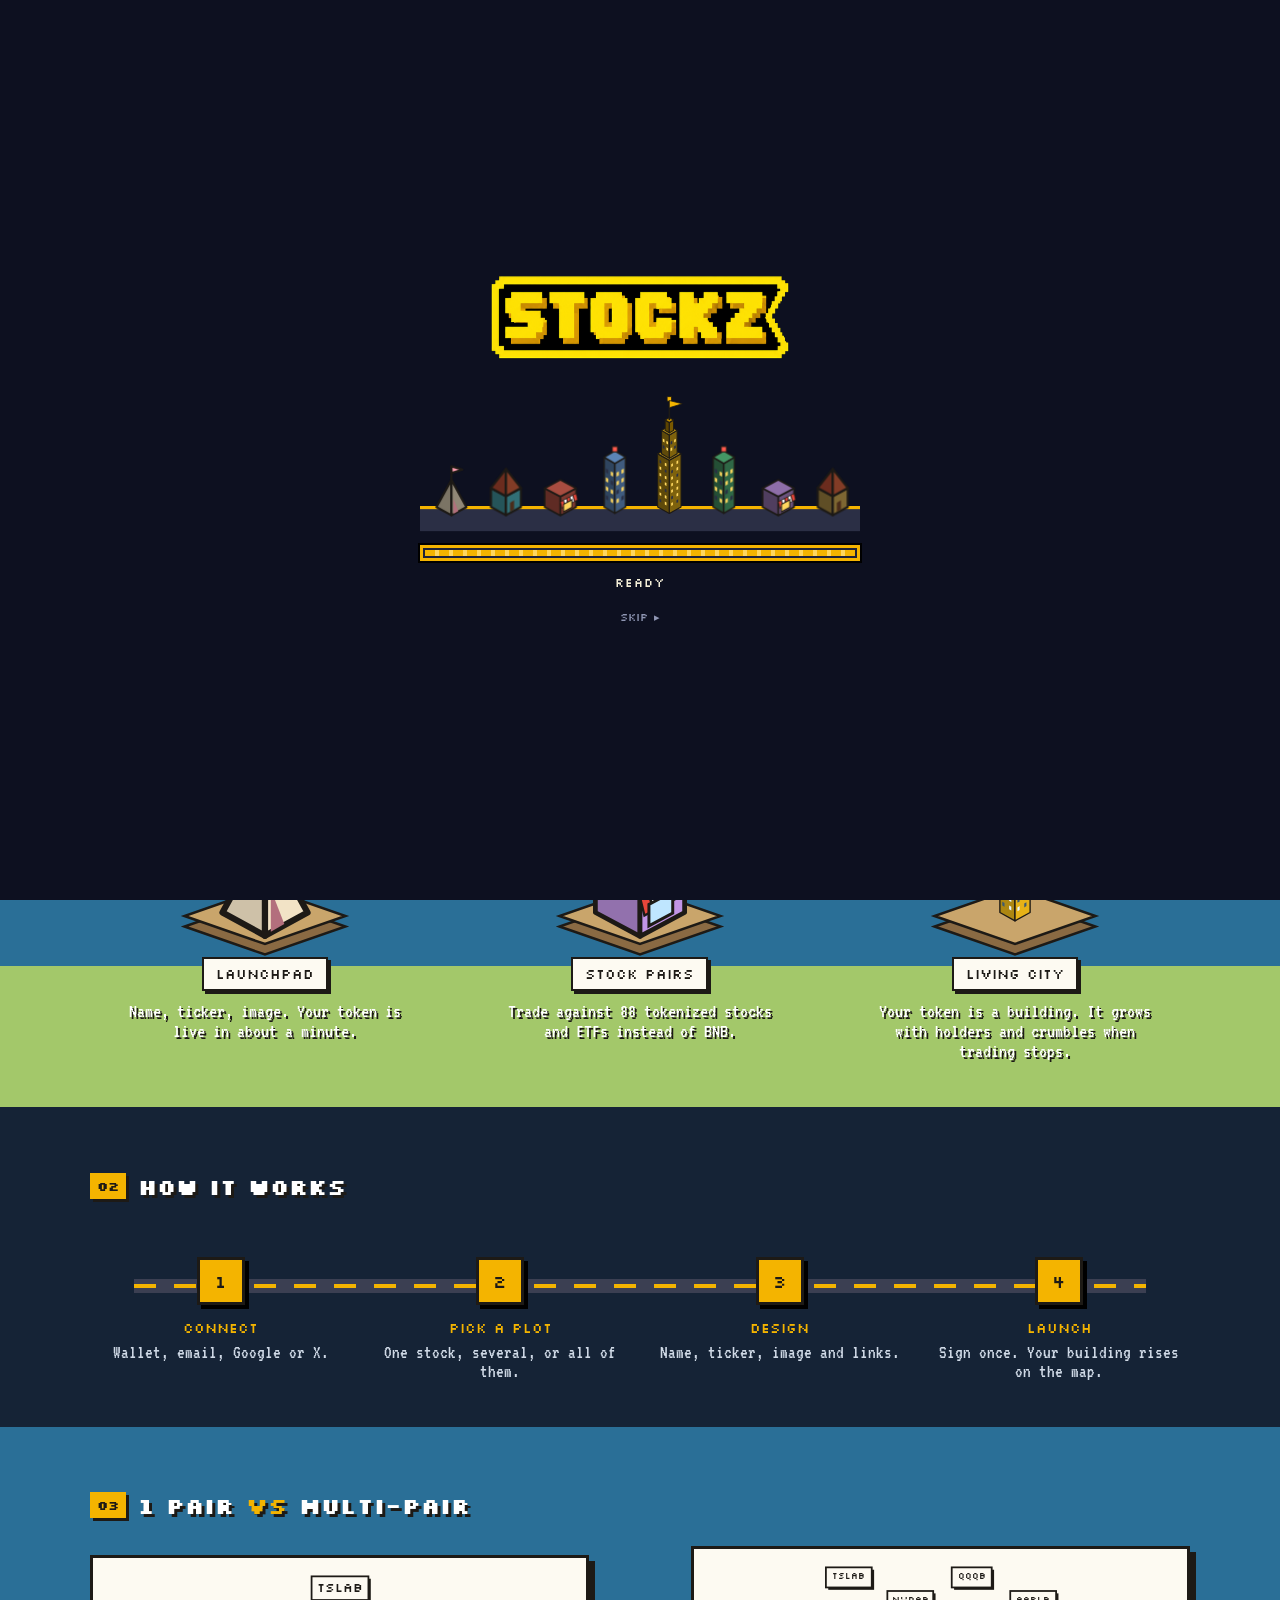
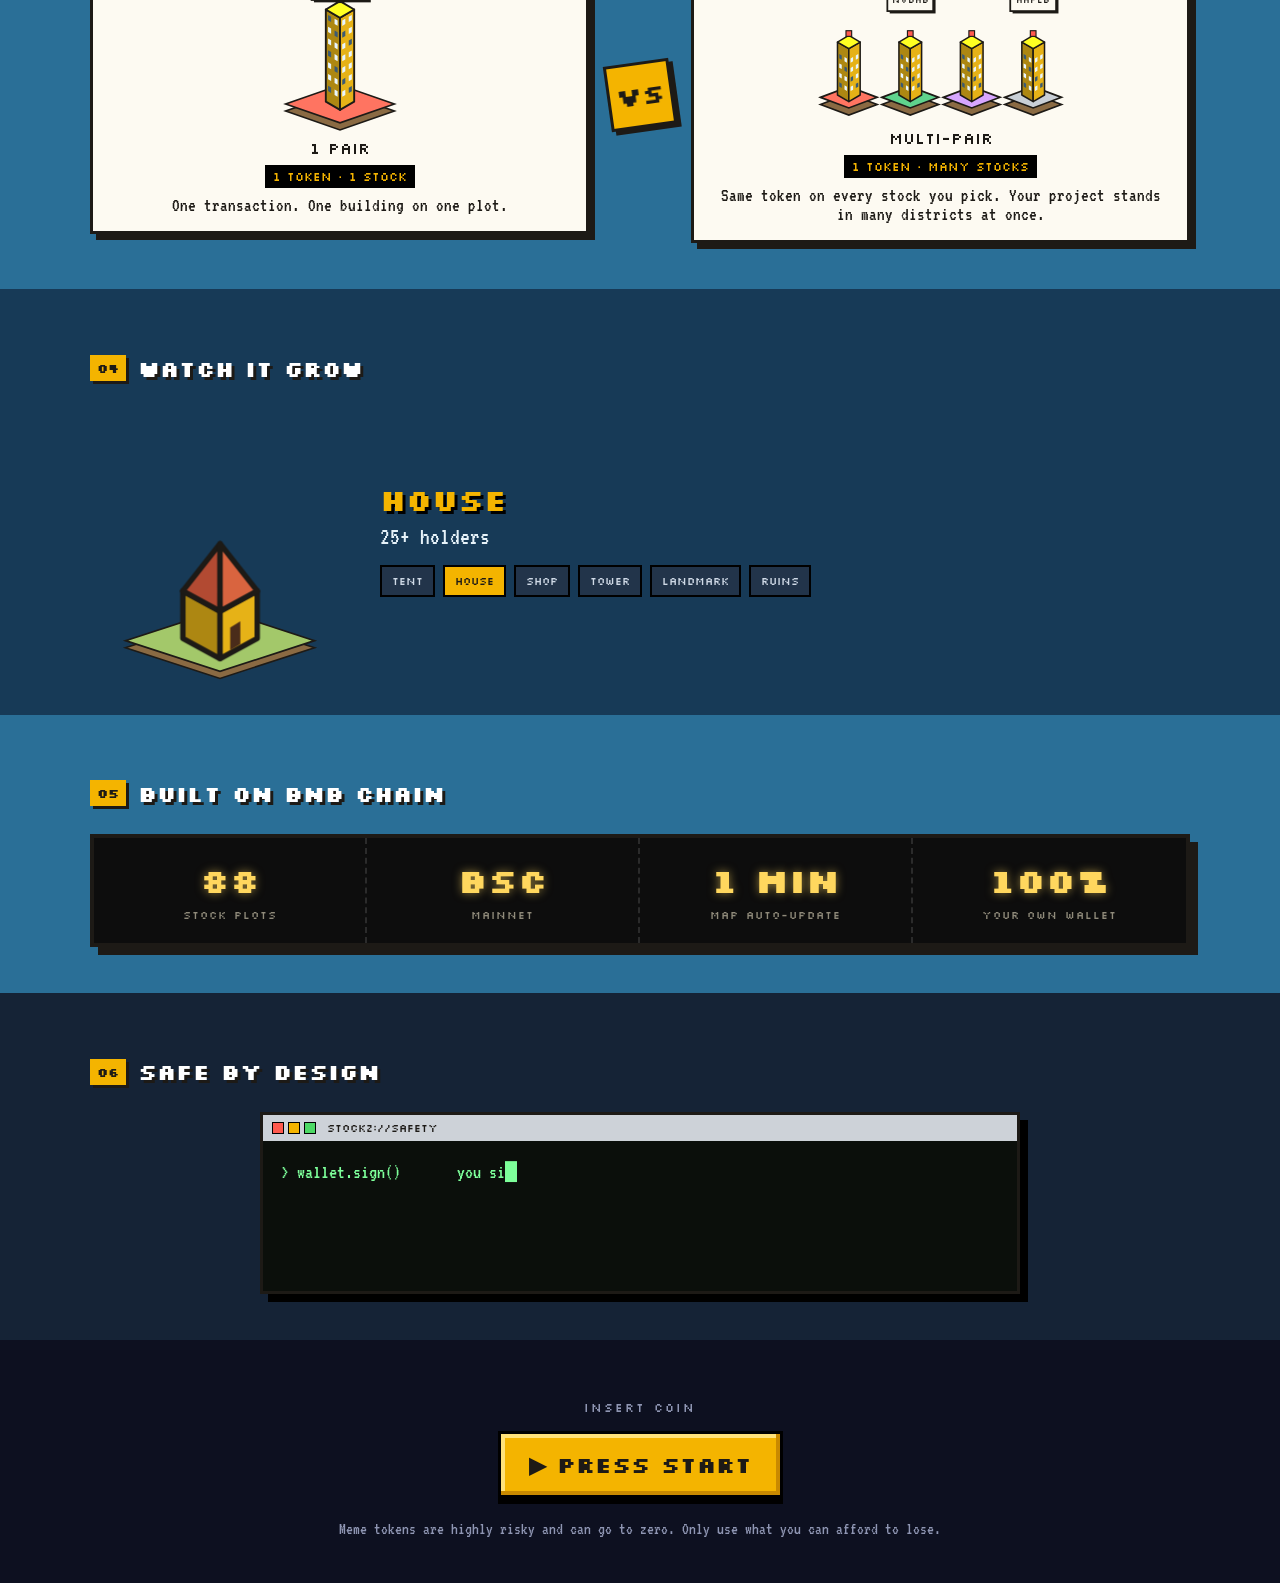
==== commit ce99c3eb: "Add files via upload" ====
--- a/index.html
+++ b/index.html
@@ -5,7 +5,7 @@
 <title>Stockz</title>
 <meta name="description" content="Stockz is a launchpad on BNB Chain. Launch a meme token, pair it with a real tokenized stock, and watch it grow into a building on a living pixel city map.">
 <link rel="icon" href="favicon.png" type="image/png">
-<link rel="stylesheet" href="style.css?v=202610041805">
+<link rel="stylesheet" href="style.css?v=202610041815">
 </head><body class="lp">
 
 <!-- intro: the city builds itself -->
@@ -108,5 +108,5 @@
   <p class="risk">Meme tokens are highly risky and can go to zero. Only use what you can afford to lose.</p>
 </section>
 
-<script src="config.js?v=202610041805"></script><script src="stocks.js?v=202610041805"></script><script src="sprites.js?v=202610041805"></script><script src="landing.js?v=202610041805"></script>
+<script src="config.js?v=202610041815"></script><script src="stocks.js?v=202610041815"></script><script src="sprites.js?v=202610041815"></script><script src="landing.js?v=202610041815"></script>
 </body></html>
--- a/style.css
+++ b/style.css
@@ -485,3 +485,6 @@
 #tvFinish{width:100%;margin:4px 0 6px}
 
 .steprow{list-style:none;display:flex;flex-wrap:wrap;gap:8px;align-items:stretch;margin:8px 0}.stephint{flex-basis:100%;font-size:14px;color:#5a544a}.steprow .bigbtn{flex:1;margin:0}.steplater{flex:0 0 auto}
+
+#sel .tb:has(.selx){display:flex;justify-content:space-between;align-items:center;gap:8px}
+.selx{flex:0 0 auto;font:13px Silk;line-height:1;padding:4px 8px;background:#d7dbe0;color:#1d1a16;border:2px solid;border-color:#fff #4a515a #4a515a #fff;cursor:pointer}
